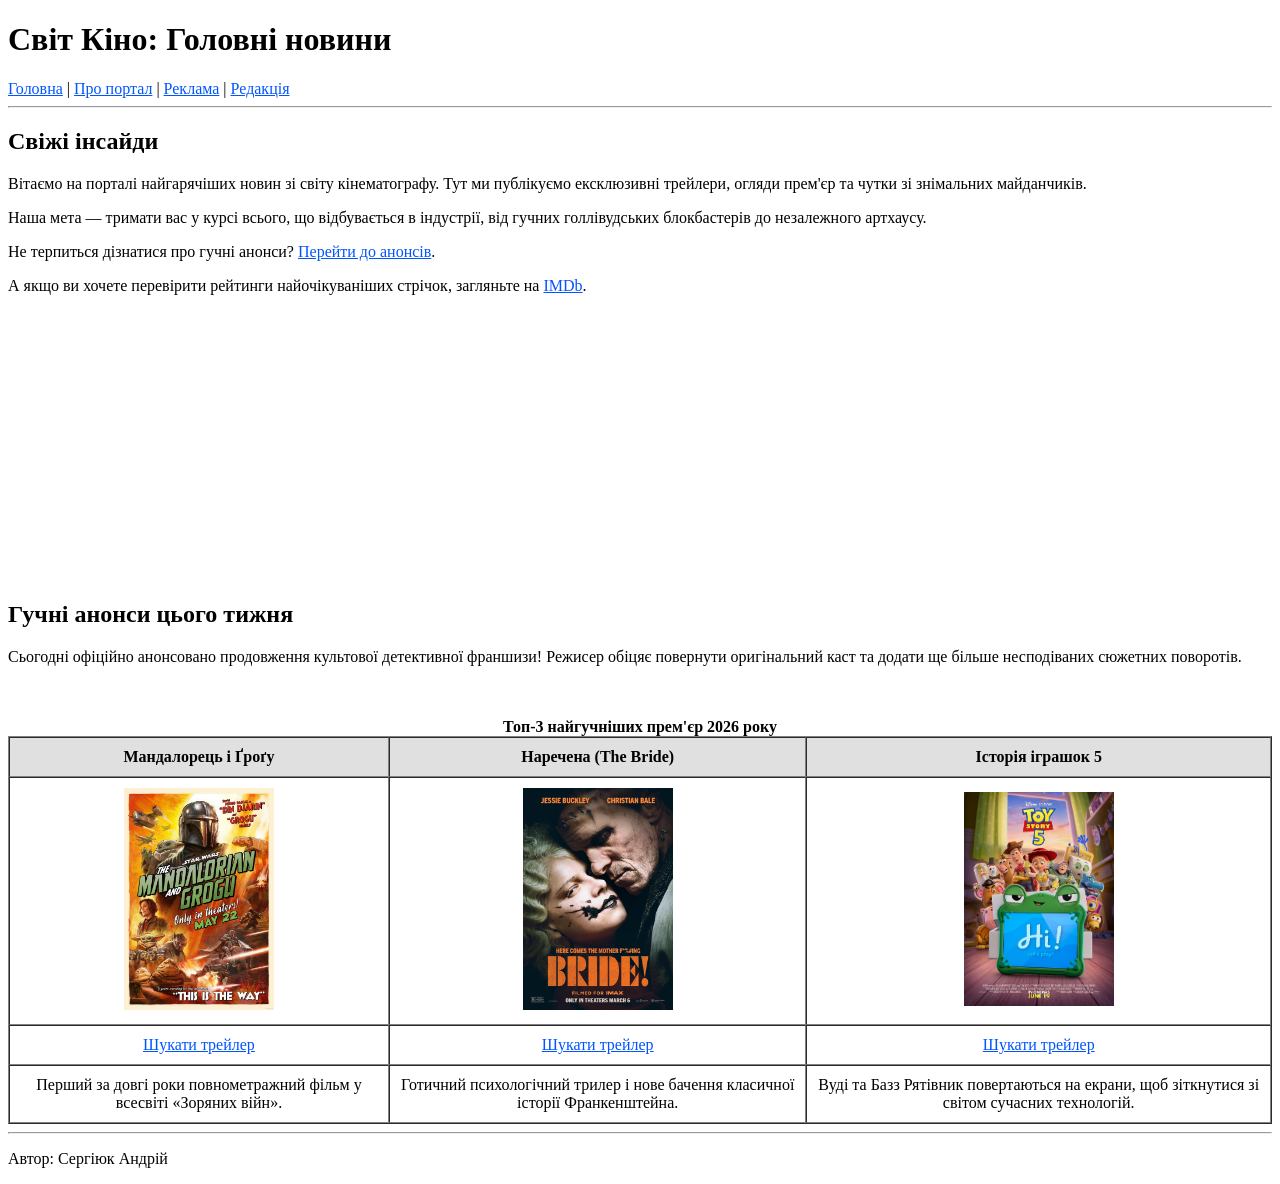
==== index.html @ 37525c82 "Initial commit: Cinema News Portal" ====
<!DOCTYPE html>
<html lang="uk">
<head>
  <meta charset="UTF-8">
  <meta name="author" content="Сергіюк Андрій">
  <meta name="viewport" content="width=device-width, initial-scale=1.0">
  <title>Новини кіно — Головна</title>
</head>
<body background="https://www.transparenttextures.com/patterns/cubes.png" bgcolor="#ffffff" link="#0055FF" vlink="#5500AA" alink="#FF0055">
  <header>
    <h1>Світ Кіно: Головні новини</h1>
    <nav>
      <a href="index.html">Головна</a> |
      <a href="about.html">Про портал</a> |
      <a href="services.html">Реклама</a> |
      <a href="contacts.html">Редакція</a>
    </nav>
    <hr>
  </header>

  <main>
    <h2>Свіжі інсайди</h2>
    <p>Вітаємо на порталі найгарячіших новин зі світу кінематографу. Тут ми публікуємо ексклюзивні трейлери, огляди прем'єр та чутки зі знімальних майданчиків.</p>
    <p>Наша мета — тримати вас у курсі всього, що відбувається в індустрії, від гучних голлівудських блокбастерів до незалежного артхаусу.</p>
    
    <p>Не терпиться дізнатися про гучні анонси? <a href="#announcements">Перейти до анонсів</a>.</p>

    <p>А якщо ви хочете перевірити рейтинги найочікуваніших стрічок, загляньте на <a href="https://www.imdb.com" target="_blank">IMDb</a>.</p>

    <br><br><br><br><br><br><br><br><br><br><br><br><br><br><br>

    <h2 id="announcements">Гучні анонси цього тижня</h2>
    <p>Сьогодні офіційно анонсовано продовження культової детективної франшизи! Режисер обіцяє повернути оригінальний каст та додати ще більше несподіваних сюжетних поворотів.</p>

    <br><br>

    <table border="1" cellspacing="0" cellpadding="10">
      <caption><b>Топ-3 найгучніших прем'єр 2026 року</b></caption>
      
      <tr bgcolor="#e0e0e0">
        <th>Мандалорець і Ґроґу</th>
        <th>Наречена (The Bride)</th>
        <th>Історія іграшок 5</th>
      </tr>
      
      <tr align="center">
        <td><img src="images/mandalorian.jpeg" width="150" alt="Постер Мандалорець"></td>
        <td><img src="images/bride.jpg" width="150" alt="Постер Наречена"></td>
        <td><img src="images/toystory.jpeg" width="150" alt="Постер Історія іграшок 5"></td>
      </tr>
      
      <tr align="center">
        <td><a href="https://www.youtube.com/results?search_query=The+Mandalorian+and+Grogu+trailer+2026" target="_blank">Шукати трейлер</a></td>
        <td><a href="https://www.youtube.com/results?search_query=The+Bride+Maggie+Gyllenhaal+trailer" target="_blank">Шукати трейлер</a></td>
        <td><a href="https://www.youtube.com/results?search_query=Toy+Story+5+trailer+2026" target="_blank">Шукати трейлер</a></td>
      </tr>
      
      <tr align="center">
        <td>Перший за довгі роки повнометражний фільм у всесвіті «Зоряних війн».</td>
        <td>Готичний психологічний трилер і нове бачення класичної історії Франкенштейна.</td>
        <td>Вуді та Базз Рятівник повертаються на екрани, щоб зіткнутися зі світом сучасних технологій.</td>
      </tr>
    </table>

  </main>

  <footer>
    <hr>
    <p>Автор: Сергіюк Андрій</p>
  </footer>
</body>
</html>
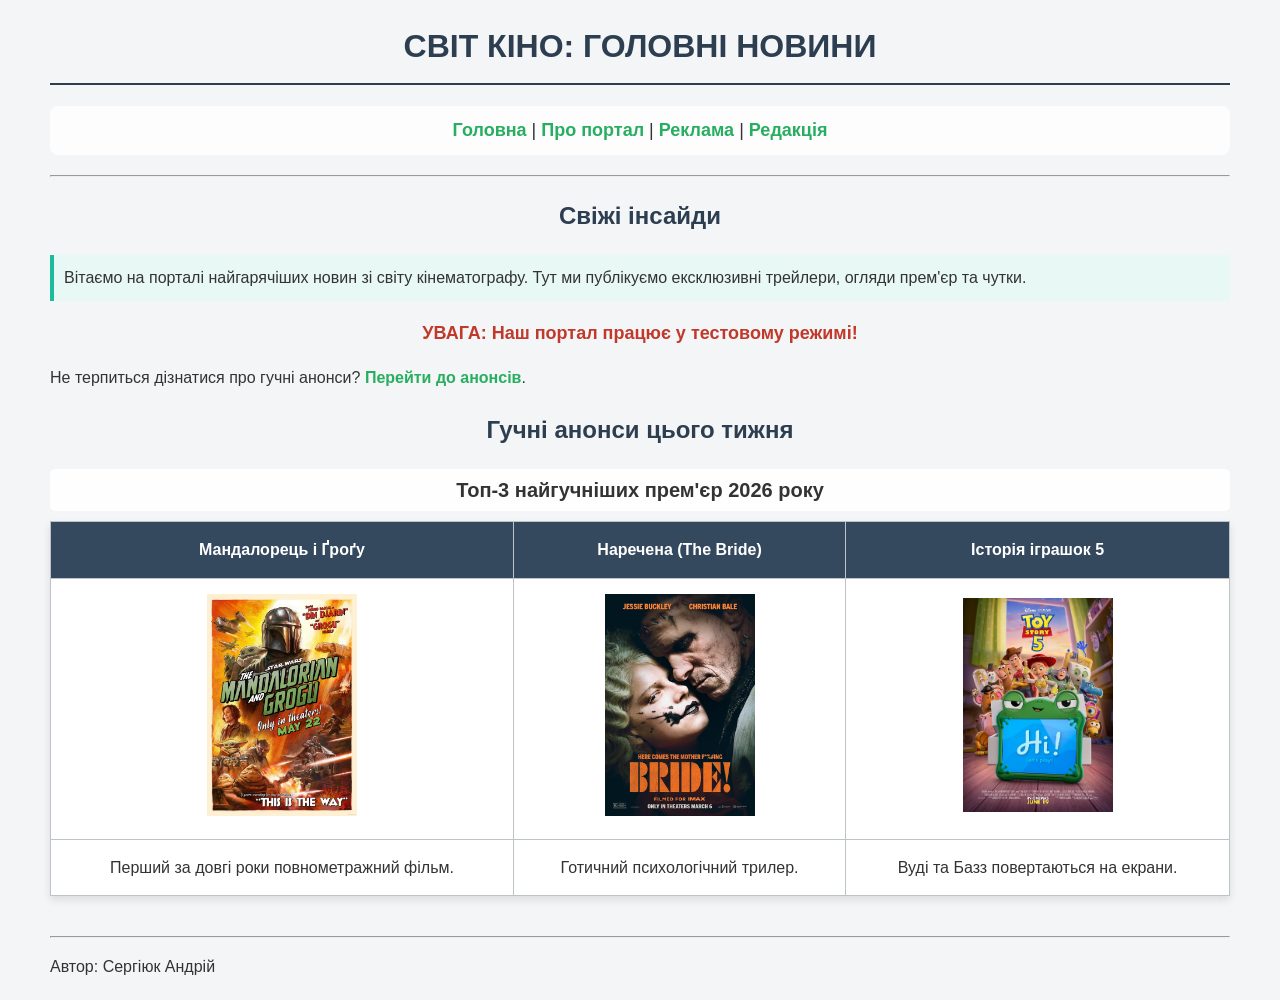
==== commit 21cc0188: "Lab 3: Added external CSS, styled tables and lists, removed outdated HTML attributes" ====
--- a/index.html
+++ b/index.html
@@ -2,13 +2,21 @@
 <html lang="uk">
 <head>
   <meta charset="UTF-8">
-  <meta name="author" content="Сергіюк Андрій">
   <meta name="viewport" content="width=device-width, initial-scale=1.0">
   <title>Новини кіно — Головна</title>
+  
+  <link rel="stylesheet" href="style.css">
+
+  <style>
+    a {
+      color: #27ae60; /* Робимо посилання зеленими замість синіх */
+    }
+  </style>
+
 </head>
-<body background="https://www.transparenttextures.com/patterns/cubes.png" bgcolor="#ffffff" link="#0055FF" vlink="#5500AA" alink="#FF0055">
+<body>
   <header>
-    <h1>Світ Кіно: Головні новини</h1>
+    <h1 id="main-title">Світ Кіно: Головні новини</h1>
     <nav>
       <a href="index.html">Головна</a> |
       <a href="about.html">Про портал</a> |
@@ -20,48 +28,35 @@
 
   <main>
     <h2>Свіжі інсайди</h2>
-    <p>Вітаємо на порталі найгарячіших новин зі світу кінематографу. Тут ми публікуємо ексклюзивні трейлери, огляди прем'єр та чутки зі знімальних майданчиків.</p>
-    <p>Наша мета — тримати вас у курсі всього, що відбувається в індустрії, від гучних голлівудських блокбастерів до незалежного артхаусу.</p>
+    
+    <p style="background-color: #e8f8f5; padding: 10px; border-left: 4px solid #1abc9c;">
+      Вітаємо на порталі найгарячіших новин зі світу кінематографу. Тут ми публікуємо ексклюзивні трейлери, огляди прем'єр та чутки.
+    </p>
+    
+    <p class="important-text">УВАГА: Наш портал працює у тестовому режимі!</p>
     
     <p>Не терпиться дізнатися про гучні анонси? <a href="#announcements">Перейти до анонсів</a>.</p>
 
-    <p>А якщо ви хочете перевірити рейтинги найочікуваніших стрічок, загляньте на <a href="https://www.imdb.com" target="_blank">IMDb</a>.</p>
+    <h2 id="announcements">Гучні анонси цього тижня</h2>
 
-    <br><br><br><br><br><br><br><br><br><br><br><br><br><br><br>
-
-    <h2 id="announcements">Гучні анонси цього тижня</h2>
-    <p>Сьогодні офіційно анонсовано продовження культової детективної франшизи! Режисер обіцяє повернути оригінальний каст та додати ще більше несподіваних сюжетних поворотів.</p>
-
-    <br><br>
-
-    <table border="1" cellspacing="0" cellpadding="10">
+    <table>
       <caption><b>Топ-3 найгучніших прем'єр 2026 року</b></caption>
-      
-      <tr bgcolor="#e0e0e0">
+      <tr>
         <th>Мандалорець і Ґроґу</th>
         <th>Наречена (The Bride)</th>
         <th>Історія іграшок 5</th>
       </tr>
-      
-      <tr align="center">
-        <td><img src="images/mandalorian.jpeg" width="150" alt="Постер Мандалорець"></td>
-        <td><img src="images/bride.jpg" width="150" alt="Постер Наречена"></td>
-        <td><img src="images/toystory.jpeg" width="150" alt="Постер Історія іграшок 5"></td>
+      <tr>
+        <td><img src="images/mandalorian.jpeg" width="150" alt="Постер"></td>
+        <td><img src="images/bride.jpg" width="150" alt="Постер"></td>
+        <td><img src="images/toystory.jpeg" width="150" alt="Постер"></td>
       </tr>
-      
-      <tr align="center">
-        <td><a href="https://www.youtube.com/results?search_query=The+Mandalorian+and+Grogu+trailer+2026" target="_blank">Шукати трейлер</a></td>
-        <td><a href="https://www.youtube.com/results?search_query=The+Bride+Maggie+Gyllenhaal+trailer" target="_blank">Шукати трейлер</a></td>
-        <td><a href="https://www.youtube.com/results?search_query=Toy+Story+5+trailer+2026" target="_blank">Шукати трейлер</a></td>
-      </tr>
-      
-      <tr align="center">
-        <td>Перший за довгі роки повнометражний фільм у всесвіті «Зоряних війн».</td>
-        <td>Готичний психологічний трилер і нове бачення класичної історії Франкенштейна.</td>
-        <td>Вуді та Базз Рятівник повертаються на екрани, щоб зіткнутися зі світом сучасних технологій.</td>
+      <tr>
+        <td>Перший за довгі роки повнометражний фільм.</td>
+        <td>Готичний психологічний трилер.</td>
+        <td>Вуді та Базз повертаються на екрани.</td>
       </tr>
     </table>
-
   </main>
 
   <footer>
--- a/style.css
+++ b/style.css
@@ -0,0 +1,115 @@
+/* Базові стилі для всієї сторінки (тіло документа) */
+body {
+    background-color: #f4f5f7; /* Запасний колір, якщо картинка не завантажиться */
+    background-image: url('https://www.transparenttextures.com/patterns/cubes.png'); /* НАША ТЕКСТУРА З ЛАБИ 2! */
+    font-family: Arial, Helvetica, sans-serif; /* Стиль шрифта */
+    font-size: 16px; /* Розмір шрифта */
+    color: #333333; /* Колір тексту */
+    line-height: 1.6; /* Міжрядковий інтервал */
+    margin: 20px 50px; /* Поля з боків */
+}
+
+/* Селектори тегів для заголовків */
+h1, h2, h3 {
+    color: #2c3e50;
+    text-align: center; /* Вирівнювання по центру */
+}
+
+/* Унікальний ідентифікатор (id) для головного заголовка */
+#main-title {
+    font-size: 32px;
+    text-transform: uppercase;
+    border-bottom: 2px solid #2c3e50;
+    padding-bottom: 10px;
+}
+
+/* Стилі для навігації (меню) */
+nav {
+    text-align: center;
+    font-size: 18px;
+    margin-bottom: 20px;
+    background-color: rgba(255, 255, 255, 0.8); /* Напівпрозорий білий фон для меню, щоб текст краще читався на текстурі */
+    padding: 10px;
+    border-radius: 8px;
+}
+
+/* Зовнішні стилі для посилань */
+a {
+    color: #2980b9;
+    text-decoration: none;
+    font-weight: bold;
+}
+
+a:hover {
+    color: #e74c3c;
+    text-decoration: underline;
+}
+
+/* Клас із застосуванням !important */
+.important-text {
+    color: #c0392b !important;
+    font-weight: bold !important;
+    font-size: 18px !important;
+    text-align: center;
+}
+
+/* =========================================
+   Стилі для списків
+   ========================================= */
+ul {
+    list-style-type: square; /* Квадратні маркери */
+    padding-left: 40px; /* Відступ зліва */
+    color: #2c3e50;
+}
+
+ol {
+    padding-left: 40px;
+    font-style: italic; /* Курсив для нумерованого списку */
+}
+
+dl {
+    background-color: #ffffff;
+    border: 1px dashed #bdc3c7; /* Пунктирна межа */
+    padding: 20px;
+    margin: 20px 0;
+}
+
+dt {
+    color: #2980b9;
+    font-size: 18px;
+}
+
+dd {
+    margin-bottom: 10px;
+}
+
+/* =========================================
+   Стилі для таблиць
+   ========================================= */
+table {
+    width: 100%;
+    border-collapse: collapse; /* Прибираємо подвійні рамки */
+    margin-top: 20px;
+    margin-bottom: 40px;
+    background-color: #ffffff; /* Фон таблиці */
+    box-shadow: 0 4px 8px rgba(0,0,0,0.1); /* Легка тінь */
+}
+
+th, td {
+    border: 1px solid #bdc3c7; /* Сіра межа комірок */
+    padding: 15px; /* Внутрішнє заповнення */
+    text-align: center; /* Вирівнювання тексту */
+}
+
+th {
+    background-color: #34495e; /* Темний фон шапки */
+    color: #ffffff; /* Білий текст у шапці */
+}
+
+caption {
+    font-size: 20px;
+    margin-bottom: 10px;
+    background-color: rgba(255, 255, 255, 0.9); /* Підкладка під текст заголовка таблиці */
+    padding: 5px;
+    border-radius: 5px;
+}
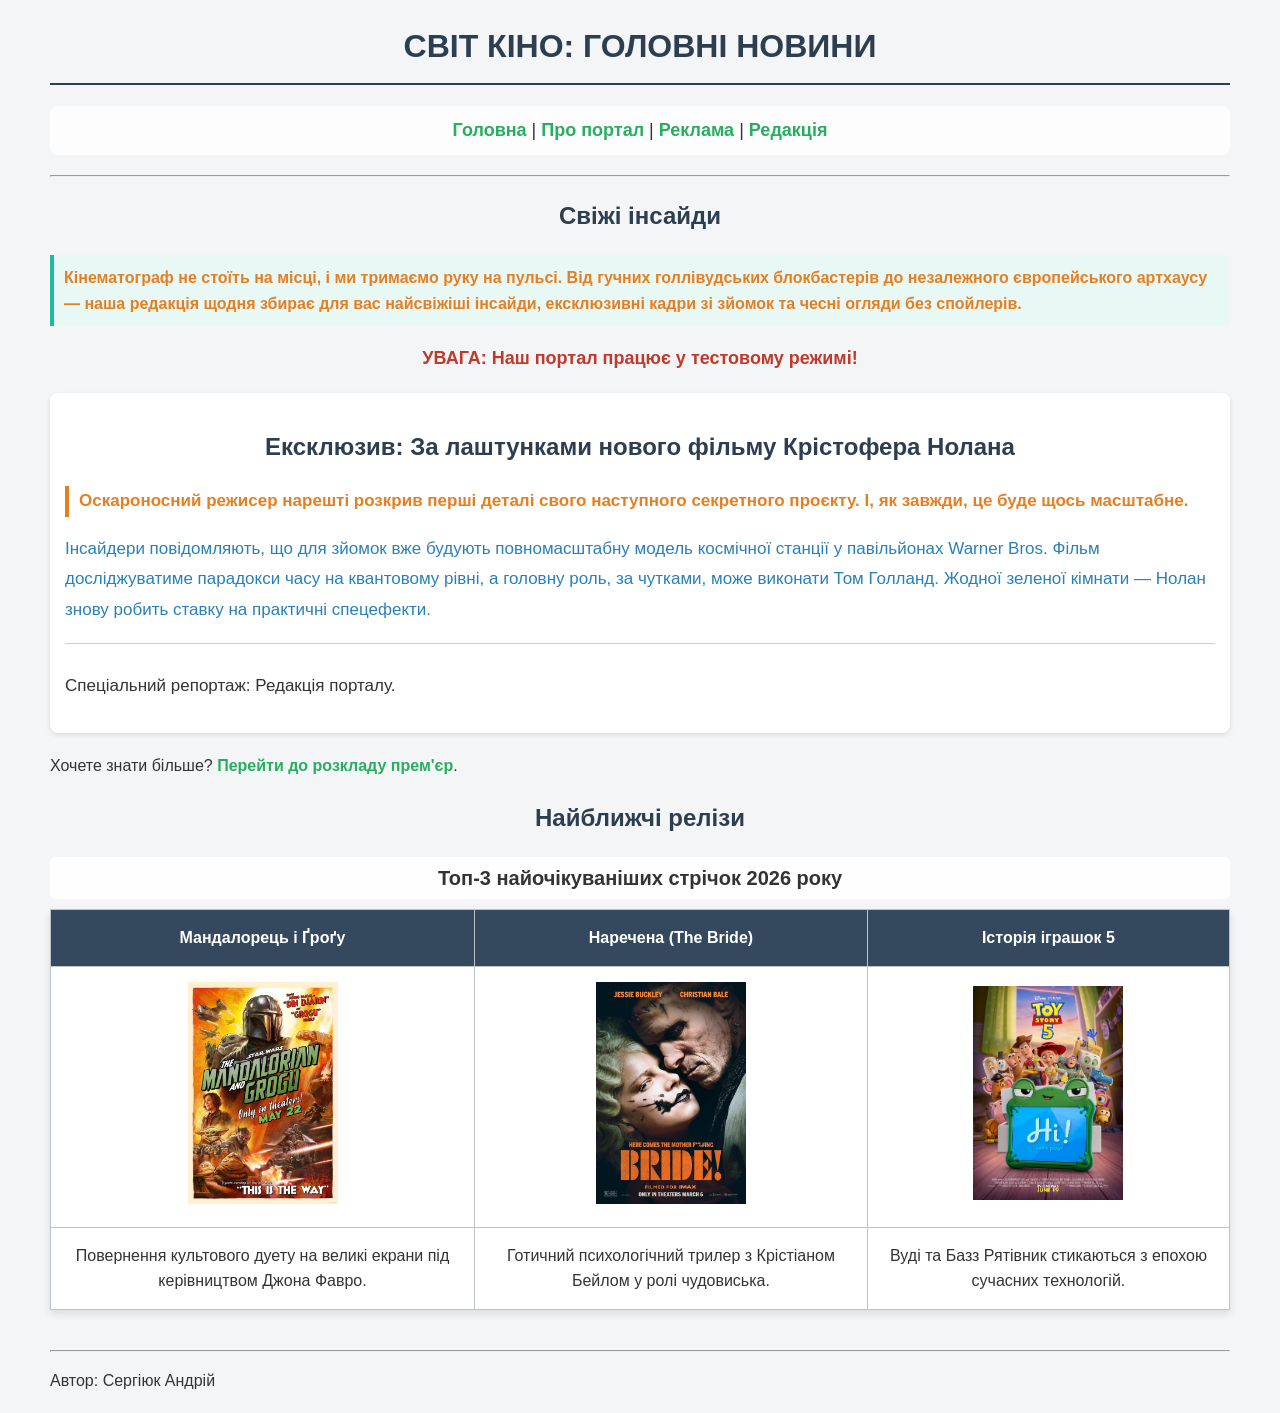
==== commit 8520614d: "Lab 4: Added context, child, and adjacent selectors to index.html" ====
--- a/index.html
+++ b/index.html
@@ -4,15 +4,10 @@
   <meta charset="UTF-8">
   <meta name="viewport" content="width=device-width, initial-scale=1.0">
   <title>Новини кіно — Головна</title>
-  
   <link rel="stylesheet" href="style.css">
-
   <style>
-    a {
-      color: #27ae60; /* Робимо посилання зеленими замість синіх */
-    }
+    a { color: #27ae60; }
   </style>
-
 </head>
 <body>
   <header>
@@ -30,31 +25,43 @@
     <h2>Свіжі інсайди</h2>
     
     <p style="background-color: #e8f8f5; padding: 10px; border-left: 4px solid #1abc9c;">
-      Вітаємо на порталі найгарячіших новин зі світу кінематографу. Тут ми публікуємо ексклюзивні трейлери, огляди прем'єр та чутки.
+      Кінематограф не стоїть на місці, і ми тримаємо руку на пульсі. Від гучних голлівудських блокбастерів до незалежного європейського артхаусу — наша редакція щодня збирає для вас найсвіжіші інсайди, ексклюзивні кадри зі зйомок та чесні огляди без спойлерів.
     </p>
     
     <p class="important-text">УВАГА: Наш портал працює у тестовому режимі!</p>
+
+    <article class="news-article" style="background: white; padding: 15px; border-radius: 8px; box-shadow: 0 2px 5px rgba(0,0,0,0.1); margin: 20px 0;">
+      <h2>Ексклюзив: За лаштунками нового фільму Крістофера Нолана</h2>
+      
+      <p>Оскароносний режисер нарешті розкрив перші деталі свого наступного секретного проєкту. І, як завжди, це буде щось масштабне.</p>
+      
+      <p>Інсайдери повідомляють, що для зйомок вже будують повномасштабну модель космічної станції у павільйонах Warner Bros. Фільм досліджуватиме парадокси часу на квантовому рівні, а головну роль, за чутками, може виконати Том Голланд. Жодної зеленої кімнати — Нолан знову робить ставку на практичні спецефекти.</p>
+      
+      <div class="author-box" style="margin-top: 15px; border-top: 1px solid #ccc; padding-top: 10px;">
+        <p>Спеціальний репортаж: Редакція порталу.</p>
+      </div>
+    </article>
     
-    <p>Не терпиться дізнатися про гучні анонси? <a href="#announcements">Перейти до анонсів</a>.</p>
+    <p>Хочете знати більше? <a href="#announcements">Перейти до розкладу прем'єр</a>.</p>
 
-    <h2 id="announcements">Гучні анонси цього тижня</h2>
+    <h2 id="announcements">Найближчі релізи</h2>
 
     <table>
-      <caption><b>Топ-3 найгучніших прем'єр 2026 року</b></caption>
+      <caption><b>Топ-3 найочікуваніших стрічок 2026 року</b></caption>
       <tr>
         <th>Мандалорець і Ґроґу</th>
         <th>Наречена (The Bride)</th>
         <th>Історія іграшок 5</th>
       </tr>
       <tr>
-        <td><img src="images/mandalorian.jpeg" width="150" alt="Постер"></td>
-        <td><img src="images/bride.jpg" width="150" alt="Постер"></td>
-        <td><img src="images/toystory.jpeg" width="150" alt="Постер"></td>
+        <td><img src="images/mandalorian.jpeg" width="150" alt="Постер Мандалорець"></td>
+        <td><img src="images/bride.jpg" width="150" alt="Постер Наречена"></td>
+        <td><img src="images/toystory.jpeg" width="150" alt="Постер Історія іграшок"></td>
       </tr>
       <tr>
-        <td>Перший за довгі роки повнометражний фільм.</td>
-        <td>Готичний психологічний трилер.</td>
-        <td>Вуді та Базз повертаються на екрани.</td>
+        <td>Повернення культового дуету на великі екрани під керівництвом Джона Фавро.</td>
+        <td>Готичний психологічний трилер з Крістіаном Бейлом у ролі чудовиська.</td>
+        <td>Вуді та Базз Рятівник стикаються з епохою сучасних технологій.</td>
       </tr>
     </table>
   </main>
--- a/style.css
+++ b/style.css
@@ -87,6 +87,122 @@
    Стилі для таблиць
    ========================================= */
 table {
+    width: 100%; 
+    border-collapse: collapse; /* Прибираємо подвійні рамки */
+    margin-top: 20px;
+    margin-bottom: 40px;
+    background-color: #ffffff; /* Фон таблиці */
+    box-shadow: 0 4px 8px rgba(0,0,0,0.1); /* Легка тінь */
+}
+
+th, td {
+    border: 1px solid #bdc3c7; /* Сіра межа комірок */
+    padding: 15px; /* Внутрішнє заповнення */
+    text-align: center; /* Вирівнювання тексту */
+}
+
+th {
+    background-color: #34495e; /* Темний фон шапки */
+    color: #ffffff; /* Білий текст у шапці */
+}
+
+caption {
+    font-size: 20px;
+    margin-bottom: 10px;
+    background-color: rgba(255, 255, 255, 0.9); /* Підкладка під текст заголовка таблиці */
+    padding: 5px;
+    border-radius: 5px;
+}
+
+/* Базові стилі для всієї сторінки (тіло документа) */
+body {
+    background-color: #f4f5f7; /* Запасний колір, якщо картинка не завантажиться */
+    background-image: url('https://www.transparenttextures.com/patterns/cubes.png'); /* НАША ТЕКСТУРА З ЛАБИ 2! */
+    font-family: Arial, Helvetica, sans-serif; /* Стиль шрифта */
+    font-size: 16px; /* Розмір шрифта */
+    color: #333333; /* Колір тексту */
+    line-height: 1.6; /* Міжрядковий інтервал */
+    margin: 20px 50px; /* Поля з боків */
+}
+
+/* Селектори тегів для заголовків */
+h1, h2, h3 {
+    color: #2c3e50;
+    text-align: center; /* Вирівнювання по центру */
+}
+
+/* Унікальний ідентифікатор (id) для головного заголовка */
+#main-title {
+    font-size: 32px;
+    text-transform: uppercase;
+    border-bottom: 2px solid #2c3e50;
+    padding-bottom: 10px;
+}
+
+/* Стилі для навігації (меню) */
+nav {
+    text-align: center;
+    font-size: 18px;
+    margin-bottom: 20px;
+    background-color: rgba(255, 255, 255, 0.8); /* Напівпрозорий білий фон для меню, щоб текст краще читався на текстурі */
+    padding: 10px;
+    border-radius: 8px;
+}
+
+/* Зовнішні стилі для посилань */
+a {
+    color: #2980b9;
+    text-decoration: none;
+    font-weight: bold;
+}
+
+a:hover {
+    color: #e74c3c;
+    text-decoration: underline;
+}
+
+/* Клас із застосуванням !important */
+.important-text {
+    color: #c0392b !important;
+    font-weight: bold !important;
+    font-size: 18px !important;
+    text-align: center;
+}
+
+/* =========================================
+   Стилі для списків
+   ========================================= */
+ul {
+    list-style-type: square; /* Квадратні маркери */
+    padding-left: 40px; /* Відступ зліва */
+    color: #2c3e50;
+}
+
+ol {
+    padding-left: 40px;
+    font-style: italic; /* Курсив для нумерованого списку */
+}
+
+dl {
+    background-color: #ffffff;
+    border: 1px dashed #bdc3c7; /* Пунктирна межа */
+    padding: 20px;
+    margin: 20px 0;
+}
+
+dt {
+    color: #2980b9;
+    font-size: 18px;
+}
+
+dd {
+    margin-bottom: 10px;
+}
+
+/* =========================================
+   Стилі для таблиць
+   ========================================= */
+table {
     width: 100%;
     border-collapse: collapse; /* Прибираємо подвійні рамки */
     margin-top: 20px;
@@ -112,4 +228,34 @@
     background-color: rgba(255, 255, 255, 0.9); /* Підкладка під текст заголовка таблиці */
     padding: 5px;
     border-radius: 5px;
+}
+
+
+/* =========================================
+   ЛАБОРАТОРНА 4: Складні селектори
+   ========================================= */
+
+/* 1. Контекстний селектор (пробіл) 
+   Шукає всі <p> будь-де всередині .news-article. 
+   Робить абсолютно всі абзаци в новині трохи більшими. */
+.news-article p {
+    font-size: 17px;
+    line-height: 1.8;
+}
+
+/* 2. Дочірній селектор ( > ) 
+   Шукає <p>, які є ПРЯМИМИ дітьми .news-article (текст про автора не зачепить, бо він у div).
+   Робить основний текст синім. */
+.news-article > p {
+    color: #2980b9;
+}
+
+/* 3. Сусідній селектор ( + ) 
+   Шукає <p>, який стоїть ОДРАЗУ після <h2>.
+   Робить перший вступний абзац помаранчевим і жирним. */
+h2 + p {
+    font-weight: bold;
+    color: #e67e22 !important; /* !important додано, щоб перебити синій колір від дочірнього селектора вище */
+    border-left: 4px solid #e67e22;
+    padding-left: 10px;
 }
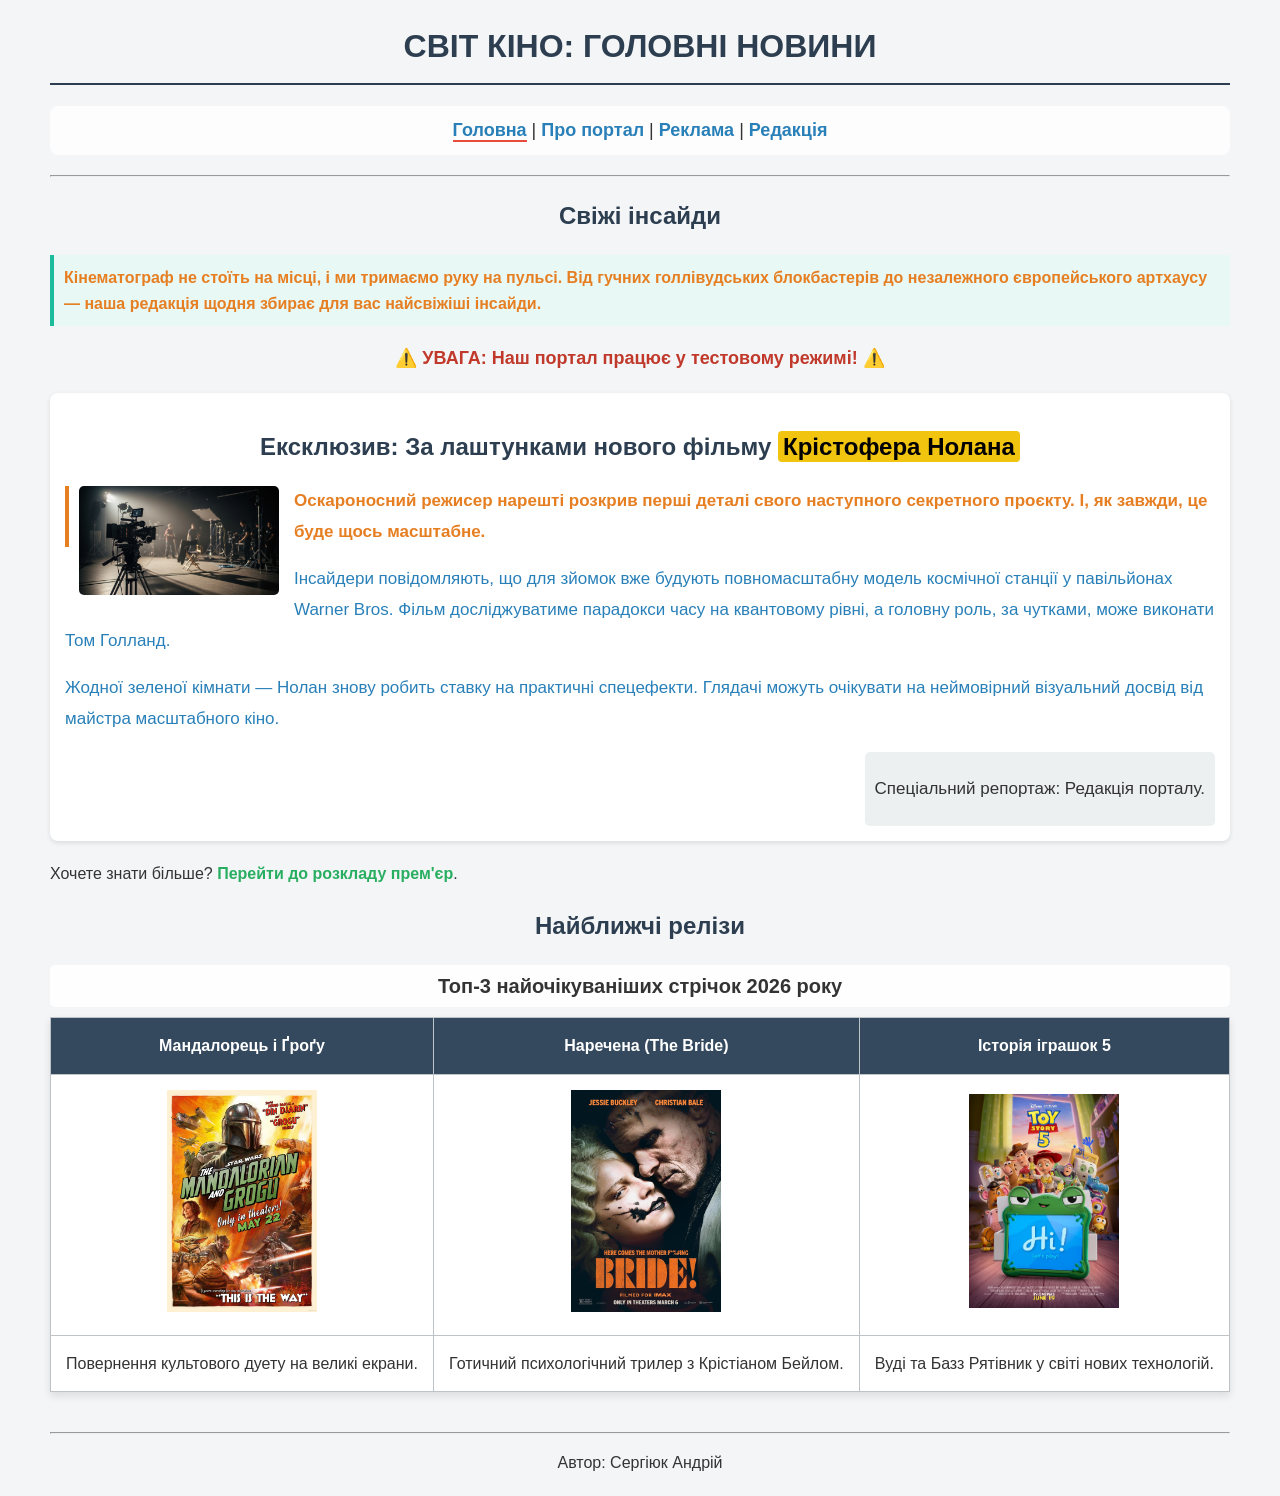
==== commit ce87f898: "Completed Lab 5: added position, float, and pseudo-classes" ====
--- a/index.html
+++ b/index.html
@@ -25,19 +25,22 @@
     <h2>Свіжі інсайди</h2>
     
     <p style="background-color: #e8f8f5; padding: 10px; border-left: 4px solid #1abc9c;">
-      Кінематограф не стоїть на місці, і ми тримаємо руку на пульсі. Від гучних голлівудських блокбастерів до незалежного європейського артхаусу — наша редакція щодня збирає для вас найсвіжіші інсайди, ексклюзивні кадри зі зйомок та чесні огляди без спойлерів.
+      Кінематограф не стоїть на місці, і ми тримаємо руку на пульсі. Від гучних голлівудських блокбастерів до незалежного європейського артхаусу — наша редакція щодня збирає для вас найсвіжіші інсайди.
     </p>
     
     <p class="important-text">УВАГА: Наш портал працює у тестовому режимі!</p>
 
-    <article class="news-article" style="background: white; padding: 15px; border-radius: 8px; box-shadow: 0 2px 5px rgba(0,0,0,0.1); margin: 20px 0;">
-      <h2>Ексклюзив: За лаштунками нового фільму Крістофера Нолана</h2>
+    <article class="news-article clearfix" style="background: white; padding: 15px; border-radius: 8px; box-shadow: 0 2px 5px rgba(0,0,0,0.1); margin: 20px 0;">
       
-      <p>Оскароносний режисер нарешті розкрив перші деталі свого наступного секретного проєкту. І, як завжди, це буде щось масштабне.</p>
+      <h2>Ексклюзив: За лаштунками нового фільму <span class="highlight">Крістофера Нолана</span></h2>
       
-      <p>Інсайдери повідомляють, що для зйомок вже будують повномасштабну модель космічної станції у павільйонах Warner Bros. Фільм досліджуватиме парадокси часу на квантовому рівні, а головну роль, за чутками, може виконати Том Голланд. Жодної зеленої кімнати — Нолан знову робить ставку на практичні спецефекти.</p>
+      <p><img src="images/studio.jpeg" width="200" alt="Студія" class="float-image">Оскароносний режисер нарешті розкрив перші деталі свого наступного секретного проєкту. І, як завжди, це буде щось масштабне.</p>
       
-      <div class="author-box" style="margin-top: 15px; border-top: 1px solid #ccc; padding-top: 10px;">
+      <p>Інсайдери повідомляють, що для зйомок вже будують повномасштабну модель космічної станції у павільйонах Warner Bros. Фільм досліджуватиме парадокси часу на квантовому рівні, а головну роль, за чутками, може виконати Том Голланд.</p>
+      
+      <p>Жодної зеленої кімнати — Нолан знову робить ставку на практичні спецефекти. Глядачі можуть очікувати на неймовірний візуальний досвід від майстра масштабного кіно.</p>
+      
+      <div class="author-box">
         <p>Спеціальний репортаж: Редакція порталу.</p>
       </div>
     </article>
@@ -59,16 +62,16 @@
         <td><img src="images/toystory.jpeg" width="150" alt="Постер Історія іграшок"></td>
       </tr>
       <tr>
-        <td>Повернення культового дуету на великі екрани під керівництвом Джона Фавро.</td>
-        <td>Готичний психологічний трилер з Крістіаном Бейлом у ролі чудовиська.</td>
-        <td>Вуді та Базз Рятівник стикаються з епохою сучасних технологій.</td>
+        <td>Повернення культового дуету на великі екрани.</td>
+        <td>Готичний психологічний трилер з Крістіаном Бейлом.</td>
+        <td>Вуді та Базз Рятівник у світі нових технологій.</td>
       </tr>
     </table>
   </main>
 
   <footer>
     <hr>
-    <p>Автор: Сергіюк Андрій</p>
+    <p style="text-align: center;">Автор: Сергіюк Андрій</p>
   </footer>
 </body>
 </html>
--- a/style.css
+++ b/style.css
@@ -1,12 +1,12 @@
 /* Базові стилі для всієї сторінки (тіло документа) */
 body {
-    background-color: #f4f5f7; /* Запасний колір, якщо картинка не завантажиться */
-    background-image: url('https://www.transparenttextures.com/patterns/cubes.png'); /* НАША ТЕКСТУРА З ЛАБИ 2! */
+    background-color: #f4f5f7;
+    background-image: url('https://www.transparenttextures.com/patterns/cubes.png');
     font-family: Arial, Helvetica, sans-serif; /* Стиль шрифта */
-    font-size: 16px; /* Розмір шрифта */
-    color: #333333; /* Колір тексту */
+    font-size: 16px;
+    color: #333333; 
     line-height: 1.6; /* Міжрядковий інтервал */
-    margin: 20px 50px; /* Поля з боків */
+    margin: 20px 50px;
 }
 
 /* Селектори тегів для заголовків */
@@ -53,9 +53,9 @@
     text-align: center;
 }
 
-/* =========================================
+/*
    Стилі для списків
-   ========================================= */
+*/
 ul {
     list-style-type: square; /* Квадратні маркери */
     padding-left: 40px; /* Відступ зліва */
@@ -83,9 +83,9 @@
     margin-bottom: 10px;
 }
 
-/* =========================================
+/*
    Стилі для таблиць
-   ========================================= */
+*/
 table {
     width: 100%; 
     border-collapse: collapse; /* Прибираємо подвійні рамки */
@@ -114,148 +114,94 @@
     border-radius: 5px;
 }
 
-/* Базові стилі для всієї сторінки (тіло документа) */
-body {
-    background-color: #f4f5f7; /* Запасний колір, якщо картинка не завантажиться */
-    background-image: url('https://www.transparenttextures.com/patterns/cubes.png'); /* НАША ТЕКСТУРА З ЛАБИ 2! */
-    font-family: Arial, Helvetica, sans-serif; /* Стиль шрифта */
-    font-size: 16px; /* Розмір шрифта */
-    color: #333333; /* Колір тексту */
-    line-height: 1.6; /* Міжрядковий інтервал */
-    margin: 20px 50px; /* Поля з боків */
-}
-
-/* Селектори тегів для заголовків */
-h1, h2, h3 {
-    color: #2c3e50;
-    text-align: center; /* Вирівнювання по центру */
-}
-
-/* Унікальний ідентифікатор (id) для головного заголовка */
-#main-title {
-    font-size: 32px;
-    text-transform: uppercase;
-    border-bottom: 2px solid #2c3e50;
-    padding-bottom: 10px;
-}
-
-/* Стилі для навігації (меню) */
-nav {
-    text-align: center;
-    font-size: 18px;
-    margin-bottom: 20px;
-    background-color: rgba(255, 255, 255, 0.8); /* Напівпрозорий білий фон для меню, щоб текст краще читався на текстурі */
-    padding: 10px;
-    border-radius: 8px;
-}
-
-/* Зовнішні стилі для посилань */
-a {
-    color: #2980b9;
-    text-decoration: none;
-    font-weight: bold;
-}
-
-a:hover {
-    color: #e74c3c;
-    text-decoration: underline;
-}
-
-/* Клас із застосуванням !important */
-.important-text {
-    color: #c0392b !important;
-    font-weight: bold !important;
-    font-size: 18px !important;
-    text-align: center;
-}
-
-/* =========================================
-   Стилі для списків
-   ========================================= */
-ul {
-    list-style-type: square; /* Квадратні маркери */
-    padding-left: 40px; /* Відступ зліва */
-    color: #2c3e50;
-}
-
-ol {
-    padding-left: 40px;
-    font-style: italic; /* Курсив для нумерованого списку */
-}
-
-dl {
-    background-color: #ffffff;
-    border: 1px dashed #bdc3c7; /* Пунктирна межа */
-    padding: 20px;
-    margin: 20px 0;
-}
-
-dt {
-    color: #2980b9;
-    font-size: 18px;
-}
-
-dd {
-    margin-bottom: 10px;
-}
-
-/* =========================================
-   Стилі для таблиць
-   ========================================= */
-table {
-    width: 100%;
-    border-collapse: collapse; /* Прибираємо подвійні рамки */
-    margin-top: 20px;
-    margin-bottom: 40px;
-    background-color: #ffffff; /* Фон таблиці */
-    box-shadow: 0 4px 8px rgba(0,0,0,0.1); /* Легка тінь */
-}
-
-th, td {
-    border: 1px solid #bdc3c7; /* Сіра межа комірок */
-    padding: 15px; /* Внутрішнє заповнення */
-    text-align: center; /* Вирівнювання тексту */
-}
-
-th {
-    background-color: #34495e; /* Темний фон шапки */
-    color: #ffffff; /* Білий текст у шапці */
-}
-
-caption {
-    font-size: 20px;
-    margin-bottom: 10px;
-    background-color: rgba(255, 255, 255, 0.9); /* Підкладка під текст заголовка таблиці */
-    padding: 5px;
-    border-radius: 5px;
-}
-
-
-/* =========================================
+
+/*
    ЛАБОРАТОРНА 4: Складні селектори
-   ========================================= */
-
-/* 1. Контекстний селектор (пробіл) 
-   Шукає всі <p> будь-де всередині .news-article. 
-   Робить абсолютно всі абзаци в новині трохи більшими. */
+*/
+
+/* 1. Контекстний селектор
+*/
 .news-article p {
     font-size: 17px;
     line-height: 1.8;
 }
 
-/* 2. Дочірній селектор ( > ) 
-   Шукає <p>, які є ПРЯМИМИ дітьми .news-article (текст про автора не зачепить, бо він у div).
-   Робить основний текст синім. */
+/* 2. Дочірній селектор
+*/
 .news-article > p {
     color: #2980b9;
 }
 
-/* 3. Сусідній селектор ( + ) 
-   Шукає <p>, який стоїть ОДРАЗУ після <h2>.
-   Робить перший вступний абзац помаранчевим і жирним. */
+/* 3. Сусідній селектор
+*/
 h2 + p {
     font-weight: bold;
-    color: #e67e22 !important; /* !important додано, щоб перебити синій колір від дочірнього селектора вище */
+    color: #e67e22 !important;
     border-left: 4px solid #e67e22;
     padding-left: 10px;
+}
+
+/* =========================================
+   ЛАБОРАТОРНА 5: Блоки, позиції, псевдокласи
+   ========================================= */
+
+/* 1. Рядкові елементи (span) */
+span.highlight {
+    background-color: #f1c40f;
+    padding: 2px 5px;
+    border-radius: 4px;
+    color: #000;
+}
+
+/* 2. Плаваючі елементи (float) */
+.float-image {
+    float: left; /* Картинка "плаває" зліва, текст її обтікає справа */
+    margin-right: 15px;
+    margin-bottom: 10px;
+    border-radius: 5px;
+}
+
+/* Очищення float (щоб наступні елементи не "напливали") */
+.clearfix::after {
+    content: "";
+    clear: both;
+    display: table;
+}
+
+/* 3. Позиціонування (position) */
+.news-article {
+    position: relative; /* Робимо статтю "системою координат" для дітей */
+    padding-bottom: 90px !important; /* ФІКС: Збільшили відступ з 60px до 90px */
+}
+
+.author-box {
+    position: absolute; /* Абсолютне позиціонування відносно статті */
+    bottom: 15px;
+    right: 15px;
+    background-color: #ecf0f1;
+    padding: 5px 10px;
+    border-radius: 5px;
+    /* Скидаємо старі відступи, які були прописані в HTML */
+    margin-top: 0 !important; 
+    border-top: none !important;
+}
+
+/* 4. Псевдокласи для посилань */
+nav a:link { color: #2980b9; }      /* Ще не відвідуване */
+nav a:visited { color: #8e44ad; }   /* Вже відвідували (фіолетовий) */
+nav a:hover { color: #e74c3c; text-decoration: underline; } /* Навели мишкою */
+nav a:active { color: #2ecc71; }    /* В момент кліку (зелений) */
+
+/* 5. Псевдоклас :first-child */
+nav a:first-child {
+    border-bottom: 2px solid #e74c3c; /* Підкреслить тільки перше посилання ("Головна") в меню */
+}
+
+/* 6. Псевдоелементи :before та :after */
+.important-text::before {
+    content: "⚠️ "; /* Додає значок ПЕРЕД текстом */
+}
+
+.important-text::after {
+    content: " ⚠️"; /* Додає значок ПІСЛЯ тексту */
 }
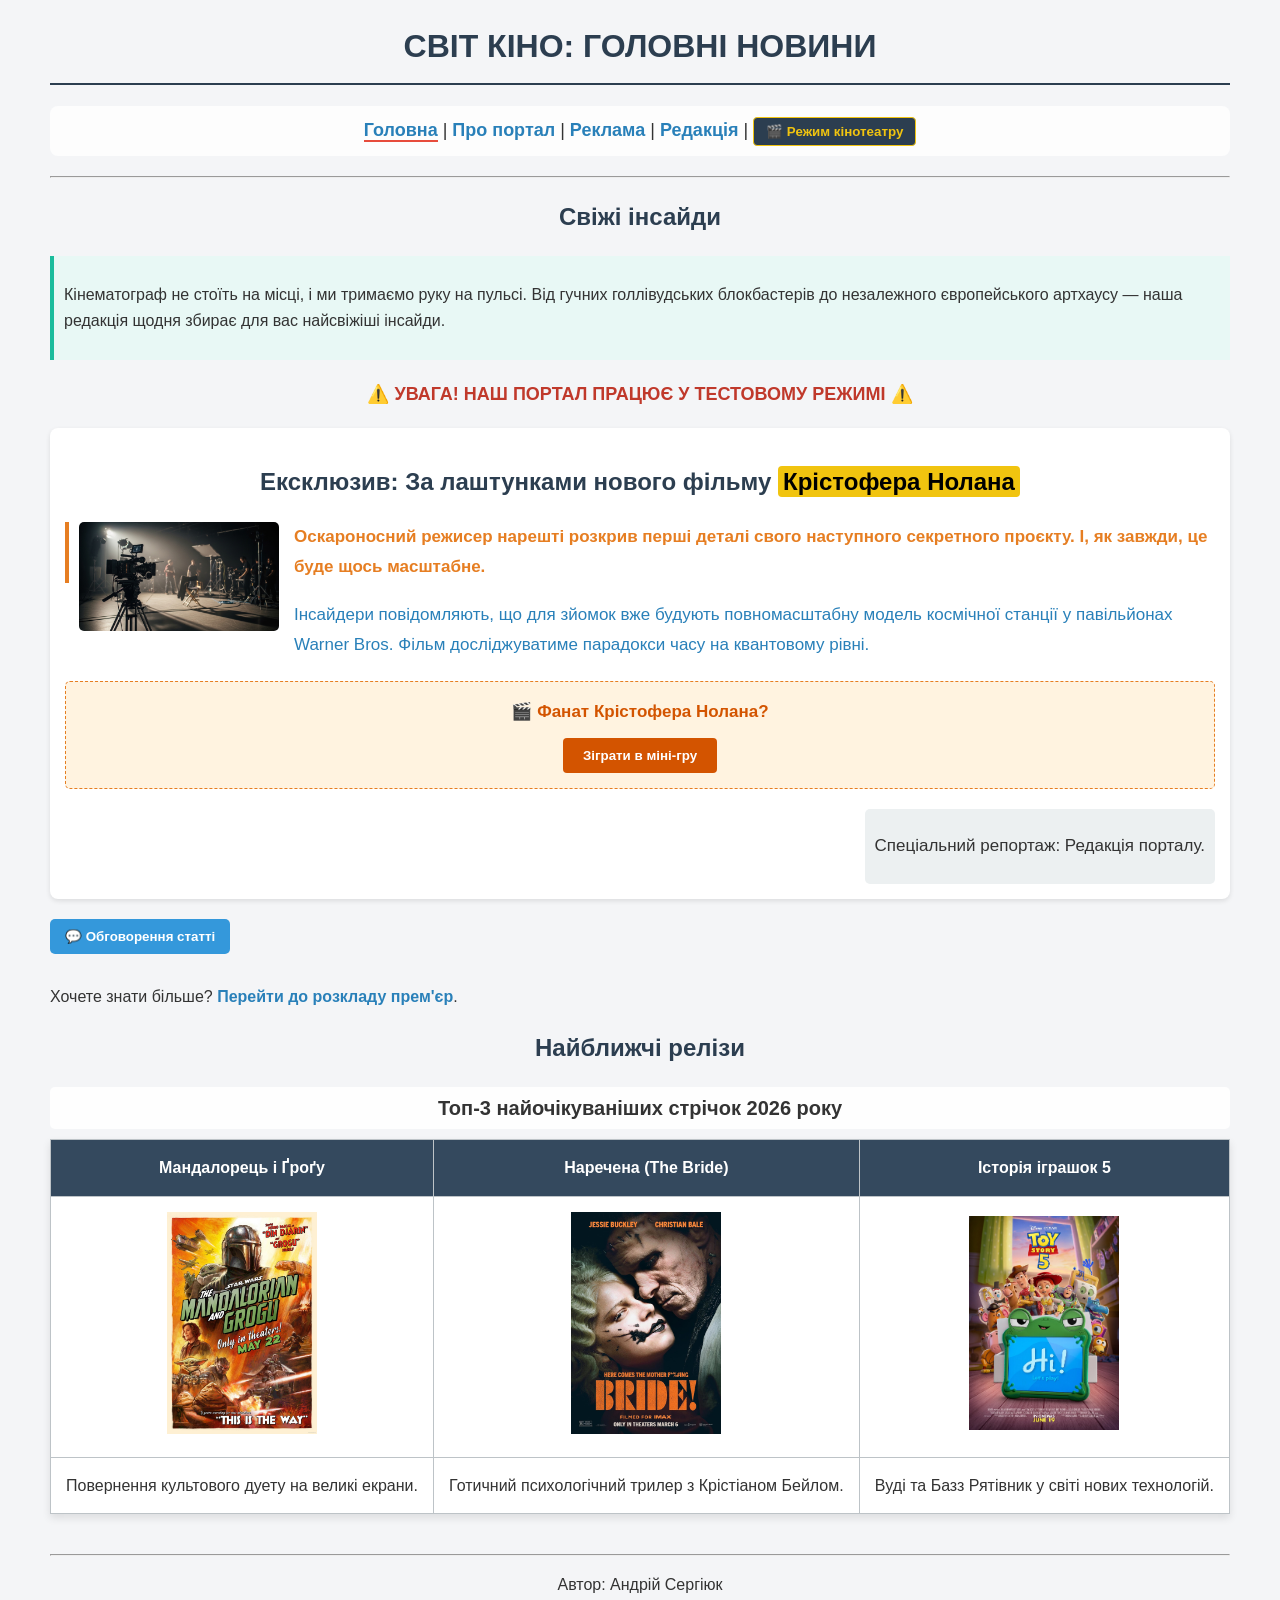
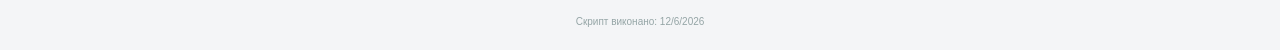
==== commit 113e4272: "Lab 6" ====
--- a/index.html
+++ b/index.html
@@ -5,9 +5,7 @@
   <meta name="viewport" content="width=device-width, initial-scale=1.0">
   <title>Новини кіно — Головна</title>
   <link rel="stylesheet" href="style.css">
-  <style>
-    a { color: #27ae60; }
-  </style>
+  <script src="script.js"></script>
 </head>
 <body>
   <header>
@@ -16,7 +14,8 @@
       <a href="index.html">Головна</a> |
       <a href="about.html">Про портал</a> |
       <a href="services.html">Реклама</a> |
-      <a href="contacts.html">Редакція</a>
+      <a href="contacts.html">Редакція</a> |
+      <button onclick="activateCinemaMode()" class="cinema-toggle-btn">🎬 Режим кінотеатру</button>
     </nav>
     <hr>
   </header>
@@ -24,32 +23,56 @@
   <main>
     <h2>Свіжі інсайди</h2>
     
-    <p style="background-color: #e8f8f5; padding: 10px; border-left: 4px solid #1abc9c;">
-      Кінематограф не стоїть на місці, і ми тримаємо руку на пульсі. Від гучних голлівудських блокбастерів до незалежного європейського артхаусу — наша редакція щодня збирає для вас найсвіжіші інсайди.
-    </p>
-    
-    <p class="important-text">УВАГА: Наш портал працює у тестовому режимі!</p>
+    <div class="info-banner">
+      <p>Кінематограф не стоїть на місці, і ми тримаємо руку на пульсі. Від гучних голлівудських блокбастерів до незалежного європейського артхаусу — наша редакція щодня збирає для вас найсвіжіші інсайди.</p>
+    </div>
 
-    <article class="news-article clearfix" style="background: white; padding: 15px; border-radius: 8px; box-shadow: 0 2px 5px rgba(0,0,0,0.1); margin: 20px 0;">
-      
-      <h2>Ексклюзив: За лаштунками нового фільму <span class="highlight">Крістофера Нолана</span></h2>
+    <p class="important-text">УВАГА! НАШ ПОРТАЛ ПРАЦЮЄ У ТЕСТОВОМУ РЕЖИМІ</p>
+
+    <article class="news-article clearfix">
+      <h2 id="nolans-article">Ексклюзив: За лаштунками нового фільму <span class="highlight">Крістофера Нолана</span></h2>
       
       <p><img src="images/studio.jpeg" width="200" alt="Студія" class="float-image">Оскароносний режисер нарешті розкрив перші деталі свого наступного секретного проєкту. І, як завжди, це буде щось масштабне.</p>
       
-      <p>Інсайдери повідомляють, що для зйомок вже будують повномасштабну модель космічної станції у павільйонах Warner Bros. Фільм досліджуватиме парадокси часу на квантовому рівні, а головну роль, за чутками, може виконати Том Голланд.</p>
+      <p>Інсайдери повідомляють, що для зйомок вже будують повномасштабну модель космічної станції у павільйонах Warner Bros. Фільм досліджуватиме парадокси часу на квантовому рівні.</p>
       
-      <p>Жодної зеленої кімнати — Нолан знову робить ставку на практичні спецефекти. Глядачі можуть очікувати на неймовірний візуальний досвід від майстра масштабного кіно.</p>
-      
+      <div class="quiz-block">
+        <p>🎬 Фанат Крістофера Нолана?</p>
+        <button onclick="playMovieQuiz()" class="quiz-btn">Зіграти в міні-гру</button>
+      </div>
+
       <div class="author-box">
         <p>Спеціальний репортаж: Редакція порталу.</p>
       </div>
     </article>
-    
+
+    <div class="comments-wrapper">
+        <button onclick="toggleComments()" class="toggle-comments-btn">
+            💬 Обговорення статті
+        </button>
+
+        <div id="comments-box">
+            <div class="comments-header">
+                <h3>Коментарі</h3>
+                <button onclick="toggleComments()" class="close-btn">Закрити ×</button>
+            </div>
+            
+            <textarea id="comment-input" rows="2" placeholder="Напишіть свою думку..."></textarea>
+            
+            <button onclick="addComment()" class="add-comment-btn">
+                Додати коментар
+            </button>
+            
+            <div id="comments-list">
+                <p id="no-comments-msg">Поки що немає коментарів. Будьте першим!</p>
+            </div>
+        </div>
+    </div>
+
     <p>Хочете знати більше? <a href="#announcements">Перейти до розкладу прем'єр</a>.</p>
 
     <h2 id="announcements">Найближчі релізи</h2>
-
-    <table>
+    <table id="release-table">
       <caption><b>Топ-3 найочікуваніших стрічок 2026 року</b></caption>
       <tr>
         <th>Мандалорець і Ґроґу</th>
@@ -71,7 +94,22 @@
 
   <footer>
     <hr>
-    <p style="text-align: center;">Автор: Сергіюк Андрій</p>
+    <p style="text-align: center;">Автор: Андрій Сергіюк</p>
+    <script>
+      document.write("<p style='text-align: center; color: #95a5a6; font-size: 10px;'>Скрипт виконано: " + new Date().toLocaleDateString() + "</p>");
+    </script>
   </footer>
+
+  <script>
+    window.onload = function() {
+      if (!sessionStorage.getItem("visited")) {
+        if (confirm("Бажаєте підписатися на інсайди?")) {
+          let name = prompt("Як вас звати?", "Кіноман");
+          if (name) alert("Вітаємо, " + name + "!");
+        }
+        sessionStorage.setItem("visited", "true");
+      }
+    };
+  </script>
 </body>
 </html>
--- a/style.css
+++ b/style.css
@@ -2,17 +2,17 @@
 body {
     background-color: #f4f5f7;
     background-image: url('https://www.transparenttextures.com/patterns/cubes.png');
-    font-family: Arial, Helvetica, sans-serif; /* Стиль шрифта */
+    font-family: Arial, Helvetica, sans-serif;
     font-size: 16px;
     color: #333333; 
-    line-height: 1.6; /* Міжрядковий інтервал */
+    line-height: 1.6;
     margin: 20px 50px;
 }
 
 /* Селектори тегів для заголовків */
 h1, h2, h3 {
     color: #2c3e50;
-    text-align: center; /* Вирівнювання по центру */
+    text-align: center;
 }
 
 /* Унікальний ідентифікатор (id) для головного заголовка */
@@ -28,7 +28,7 @@
     text-align: center;
     font-size: 18px;
     margin-bottom: 20px;
-    background-color: rgba(255, 255, 255, 0.8); /* Напівпрозорий білий фон для меню, щоб текст краще читався на текстурі */
+    background-color: rgba(255, 255, 255, 0.8);
     padding: 10px;
     border-radius: 8px;
 }
@@ -53,23 +53,21 @@
     text-align: center;
 }
 
-/*
-   Стилі для списків
-*/
+/* Стилі для списків */
 ul {
-    list-style-type: square; /* Квадратні маркери */
-    padding-left: 40px; /* Відступ зліва */
+    list-style-type: square;
+    padding-left: 40px;
     color: #2c3e50;
 }
 
 ol {
     padding-left: 40px;
-    font-style: italic; /* Курсив для нумерованого списку */
+    font-style: italic;
 }
 
 dl {
     background-color: #ffffff;
-    border: 1px dashed #bdc3c7; /* Пунктирна межа */
+    border: 1px dashed #bdc3c7;
     padding: 20px;
     margin: 20px 0;
 }
@@ -83,57 +81,51 @@
     margin-bottom: 10px;
 }
 
-/*
-   Стилі для таблиць
-*/
+/* Стилі для таблиць */
 table {
     width: 100%; 
-    border-collapse: collapse; /* Прибираємо подвійні рамки */
+    border-collapse: collapse;
     margin-top: 20px;
     margin-bottom: 40px;
-    background-color: #ffffff; /* Фон таблиці */
-    box-shadow: 0 4px 8px rgba(0,0,0,0.1); /* Легка тінь */
+    background-color: #ffffff;
+    box-shadow: 0 4px 8px rgba(0,0,0,0.1);
 }
 
 th, td {
-    border: 1px solid #bdc3c7; /* Сіра межа комірок */
-    padding: 15px; /* Внутрішнє заповнення */
-    text-align: center; /* Вирівнювання тексту */
+    border: 1px solid #bdc3c7;
+    padding: 15px;
+    text-align: center;
 }
 
 th {
-    background-color: #34495e; /* Темний фон шапки */
-    color: #ffffff; /* Білий текст у шапці */
+    background-color: #34495e;
+    color: #ffffff;
 }
 
 caption {
     font-size: 20px;
     margin-bottom: 10px;
-    background-color: rgba(255, 255, 255, 0.9); /* Підкладка під текст заголовка таблиці */
+    background-color: rgba(255, 255, 255, 0.9);
     padding: 5px;
     border-radius: 5px;
 }
 
-
-/*
+/* =========================================
    ЛАБОРАТОРНА 4: Складні селектори
-*/
-
-/* 1. Контекстний селектор
-*/
+   ========================================= */
+
+/* 1. Контекстний селектор */
 .news-article p {
     font-size: 17px;
     line-height: 1.8;
 }
 
-/* 2. Дочірній селектор
-*/
+/* 2. Дочірній селектор */
 .news-article > p {
     color: #2980b9;
 }
 
-/* 3. Сусідній селектор
-*/
+/* 3. Сусідній селектор */
 h2 + p {
     font-weight: bold;
     color: #e67e22 !important;
@@ -155,53 +147,273 @@
 
 /* 2. Плаваючі елементи (float) */
 .float-image {
-    float: left; /* Картинка "плаває" зліва, текст її обтікає справа */
+    float: left;
     margin-right: 15px;
     margin-bottom: 10px;
     border-radius: 5px;
 }
 
-/* Очищення float (щоб наступні елементи не "напливали") */
 .clearfix::after {
     content: "";
     clear: both;
     display: table;
 }
 
-/* 3. Позиціонування (position) */
+/* 3. Позиціонування (position) ТА ДИЗАЙН СТАТТІ */
 .news-article {
-    position: relative; /* Робимо статтю "системою координат" для дітей */
-    padding-bottom: 90px !important; /* ФІКС: Збільшили відступ з 60px до 90px */
+    position: relative;
+    background-color: #ffffff; /* Повернули білий фон */
+    padding: 15px; /* Повернули внутрішні відступи */
+    padding-bottom: 90px !important; /* Відступ для автора */
+    border-radius: 8px; /* Повернули закруглені кути */
+    box-shadow: 0 2px 5px rgba(0,0,0,0.1); /* Повернули тінь */
+    margin: 20px 0; /* Повернули зовнішні відступи */
 }
 
 .author-box {
-    position: absolute; /* Абсолютне позиціонування відносно статті */
+    position: absolute;
     bottom: 15px;
     right: 15px;
     background-color: #ecf0f1;
     padding: 5px 10px;
     border-radius: 5px;
-    /* Скидаємо старі відступи, які були прописані в HTML */
     margin-top: 0 !important; 
     border-top: none !important;
 }
 
 /* 4. Псевдокласи для посилань */
-nav a:link { color: #2980b9; }      /* Ще не відвідуване */
-nav a:visited { color: #8e44ad; }   /* Вже відвідували (фіолетовий) */
-nav a:hover { color: #e74c3c; text-decoration: underline; } /* Навели мишкою */
-nav a:active { color: #2ecc71; }    /* В момент кліку (зелений) */
+nav a:link { color: #2980b9; }
+nav a:visited { color: #8e44ad; }
+nav a:hover { color: #e74c3c; text-decoration: underline; }
+nav a:active { color: #2ecc71; }
 
 /* 5. Псевдоклас :first-child */
 nav a:first-child {
-    border-bottom: 2px solid #e74c3c; /* Підкреслить тільки перше посилання ("Головна") в меню */
+    border-bottom: 2px solid #e74c3c;
 }
 
 /* 6. Псевдоелементи :before та :after */
 .important-text::before {
-    content: "⚠️ "; /* Додає значок ПЕРЕД текстом */
+    content: "⚠️ ";
 }
 
 .important-text::after {
-    content: " ⚠️"; /* Додає значок ПІСЛЯ тексту */
+    content: " ⚠️";
+}
+
+/* =========================================
+   НОВІ КЛАСИ ДЛЯ ЧИСТОГО HTML (Лабораторна 6)
+   ========================================= */
+
+.cinema-toggle-btn {
+    padding: 6px 12px;
+    cursor: pointer;
+    font-weight: bold;
+    background-color: #2c3e50;
+    color: #f1c40f;
+    border: 1px solid #f1c40f;
+    border-radius: 4px;
+}
+
+.info-banner {
+    background-color: #e8f8f5;
+    padding: 10px;
+    border-left: 4px solid #1abc9c;
+    margin: 20px 0;
+}
+
+.quiz-block {
+    background-color: #fff3e0;
+    padding: 15px;
+    border-radius: 5px;
+    margin: 20px 0;
+    text-align: center;
+    border: 1px dashed #e67e22;
+}
+
+.quiz-block p {
+    margin: 0 0 10px 0;
+    font-weight: bold;
+    color: #d35400;
+}
+
+.quiz-btn {
+    padding: 10px 20px;
+    background-color: #d35400;
+    color: white;
+    border: none;
+    border-radius: 4px;
+    cursor: pointer;
+    font-weight: bold;
+}
+
+.comments-wrapper {
+    margin-bottom: 30px;
+}
+
+.toggle-comments-btn {
+    padding: 10px 15px;
+    background: #3498db;
+    color: white;
+    border: none;
+    border-radius: 5px;
+    cursor: pointer;
+    font-weight: bold;
+}
+
+#comments-box {
+    display: none;
+    background: #ffffff;
+    padding: 15px;
+    border: 1px solid #ccc;
+    border-radius: 8px;
+    margin-top: 10px;
+    box-shadow: 0 2px 10px rgba(0,0,0,0.1);
+}
+
+.comments-header {
+    display: flex;
+    justify-content: space-between;
+    align-items: center;
+    margin-bottom: 10px;
+}
+
+.comments-header h3 {
+    margin: 0;
+}
+
+.close-btn {
+    background: none;
+    border: none;
+    color: red;
+    cursor: pointer;
+    font-weight: bold;
+    font-size: 16px;
+}
+
+#comment-input {
+    width: 100%;
+    padding: 10px;
+    border: 1px solid #bdc3c7;
+    border-radius: 4px;
+    box-sizing: border-box;
+    resize: vertical;
+    margin-bottom: 10px;
+    font-family: inherit;
+}
+
+.add-comment-btn {
+    padding: 8px 15px;
+    background-color: #27ae60;
+    color: white;
+    border: none;
+    border-radius: 4px;
+    cursor: pointer;
+    font-weight: bold;
+}
+
+#comments-list {
+    margin-top: 20px;
+    border-top: 2px dashed #bdc3c7;
+    padding-top: 15px;
+}
+
+#no-comments-msg {
+    color: #7f8c8d;
+    font-style: italic;
+}
+
+.comment-item {
+    padding: 10px;
+    border-bottom: 1px solid #ddd;
+    margin-bottom: 10px;
+    background-color: #f9f9f9;
+    border-radius: 4px;
+}
+
+.delete-btn {
+    margin-left: 10px;
+    color: white;
+    background-color: #e74c3c;
+    border: none;
+    border-radius: 3px;
+    cursor: pointer;
+    padding: 2px 8px;
+}
+
+/* =========================================
+   РЕЖИМ КІНОТЕАТРУ (Адаптивна темна тема)
+   ========================================= */
+
+body.cinema-mode {
+    background-color: #121212 !important;
+    background-image: none !important;
+    color: #e0e0e0 !important;
+}
+
+body.cinema-mode h1,
+body.cinema-mode h2,
+body.cinema-mode h3,
+body.cinema-mode p,
+body.cinema-mode a,
+body.cinema-mode caption,
+body.cinema-mode th,
+body.cinema-mode td,
+body.cinema-mode li,
+body.cinema-mode dt,
+body.cinema-mode dd,
+body.cinema-mode b {
+    color: #e0e0e0 !important;
+}
+
+body.cinema-mode h1, 
+body.cinema-mode h2, 
+body.cinema-mode h3 {
+    color: #ffffff !important;
+    border-bottom-color: #444 !important;
+}
+
+body.cinema-mode nav,
+body.cinema-mode .news-article,
+body.cinema-mode table,
+body.cinema-mode dl,
+body.cinema-mode .author-box {
+    background-color: #1e1e1e !important;
+    border-color: #444 !important;
+    box-shadow: 0 4px 10px rgba(0,0,0,0.8) !important;
+}
+
+body.cinema-mode th {
+    background-color: #2c3e50 !important;
+}
+
+body.cinema-mode caption {
+    background-color: #2a2a2a !important;
+    color: #ffffff !important;
+    border: 1px solid #444 !important;
+}
+
+/* Адаптація нових блоків під темну тему */
+body.cinema-mode .info-banner,
+body.cinema-mode .quiz-block,
+body.cinema-mode #comments-box,
+body.cinema-mode .comment-item {
+    background-color: #1e1e1e !important;
+    border-color: #444 !important;
+    color: #ffffff !important;
+}
+
+body.cinema-mode #comment-input {
+    background-color: #2a2a2a !important;
+    color: #ffffff !important;
+    border-color: #555 !important;
+}
+
+body.cinema-mode .quiz-block p,
+body.cinema-mode #no-comments-msg {
+    color: #f1c40f !important; /* Робимо акцентним жовтим у темряві */
+}
+
+body.cinema-mode #comments-list b {
+    color: #3498db !important; /* Синій колір для імені автора */
 }
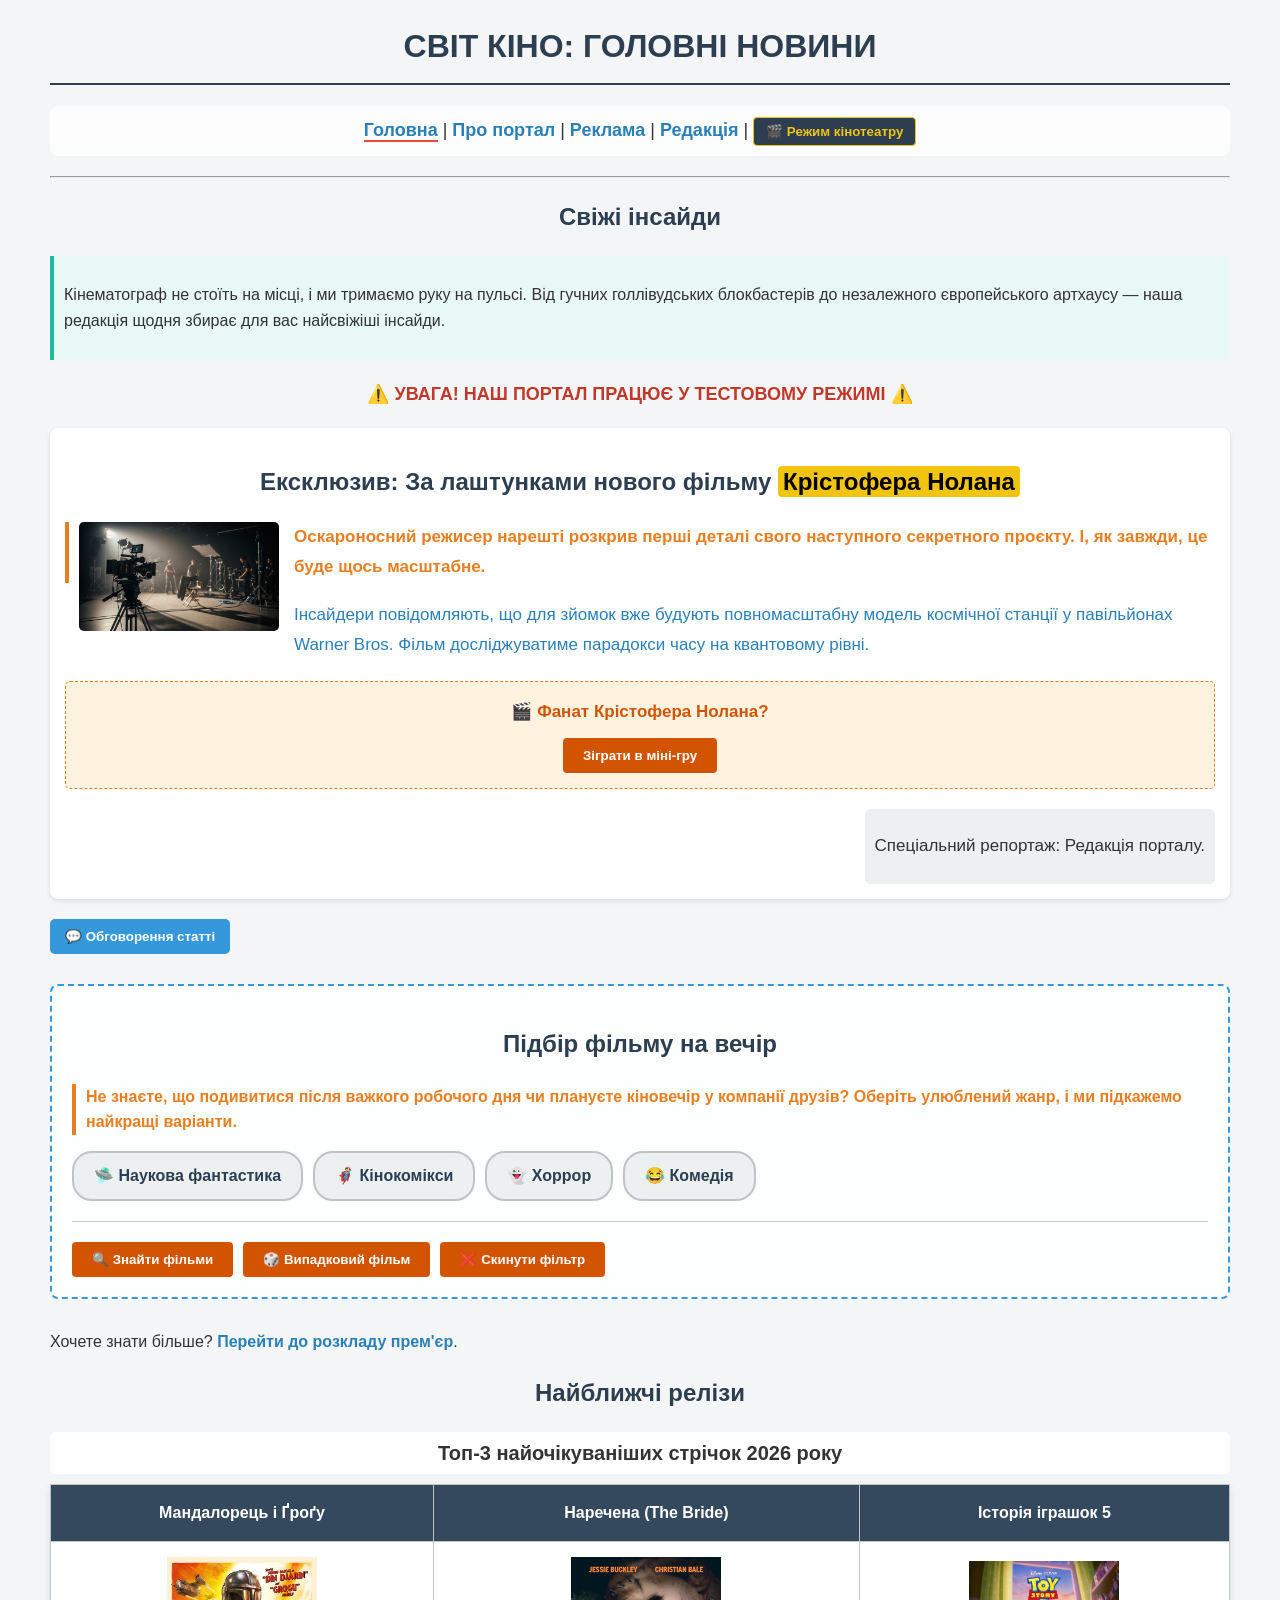
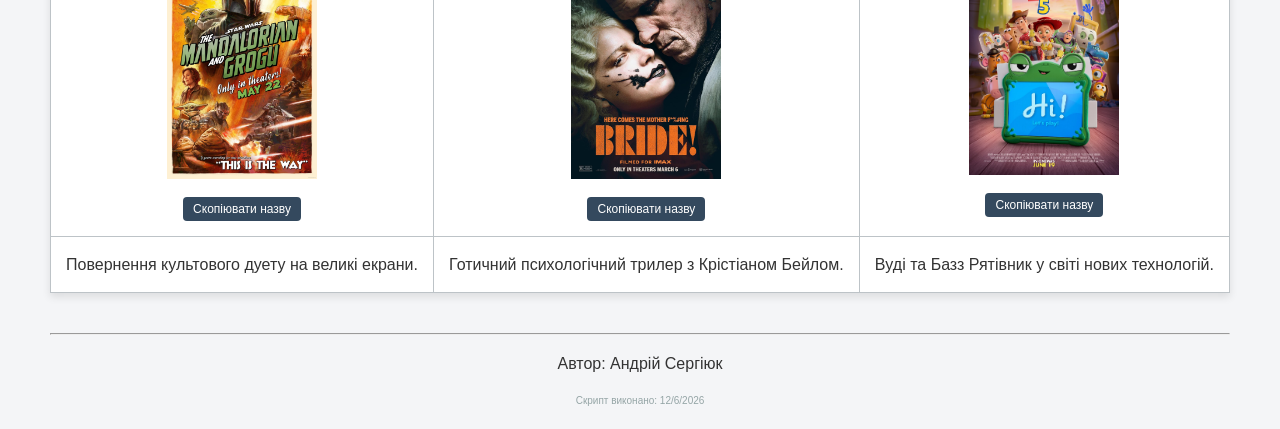
==== commit 3008489c: "Lab 7" ====
--- a/index.html
+++ b/index.html
@@ -69,6 +69,28 @@
         </div>
     </div>
 
+    
+    <!--ЛАБОРАТОРНА 7: Завдання 2-->
+    <div class="movie-picker-section">
+      <h2>Підбір фільму на вечір</h2>
+      <p>Не знаєте, що подивитися після важкого робочого дня чи плануєте кіновечір у компанії друзів? Оберіть улюблений жанр, і ми підкажемо найкращі варіанти.</p>
+      <!-- 1. Список для делегування подій -->
+      <ul id="genre-list" class="genre-list">
+          <li>🛸 Наукова фантастика</li>
+          <li>🦸‍♂️ Кінокомікси</li>
+          <li>👻 Хоррор</li>
+          <li>😂 Комедія</li>
+      </ul>
+
+      <!-- 2. Меню з data-action атрибутами -->
+      <div id="movie-menu" class="movie-menu">
+          <button data-action="search" class="quiz-btn">🔍 Знайти фільми</button>
+          <button data-action="random" class="quiz-btn">🎲 Випадковий фільм</button>
+          <button data-action="reset" class="quiz-btn">❌ Скинути фільтр</button>
+      </div>
+    </div>
+    <!-- ========================================= -->
+
     <p>Хочете знати більше? <a href="#announcements">Перейти до розкладу прем'єр</a>.</p>
 
     <h2 id="announcements">Найближчі релізи</h2>
@@ -80,9 +102,19 @@
         <th>Історія іграшок 5</th>
       </tr>
       <tr>
-        <td><img src="images/mandalorian.jpeg" width="150" alt="Постер Мандалорець"></td>
-        <td><img src="images/bride.jpg" width="150" alt="Постер Наречена"></td>
-        <td><img src="images/toystory.jpeg" width="150" alt="Постер Історія іграшок"></td>
+        <!-- 3. Патерн "Поведінка": додано кнопки з data-behavior та data-title -->
+        <td>
+            <img src="images/mandalorian.jpeg" width="150" alt="Постер Мандалорець"><br>
+            <button data-behavior="copy-title" data-title="Мандалорець і Ґроґу" class="copy-btn">Скопіювати назву</button>
+        </td>
+        <td>
+            <img src="images/bride.jpg" width="150" alt="Постер Наречена"><br>
+            <button data-behavior="copy-title" data-title="Наречена (The Bride)" class="copy-btn">Скопіювати назву</button>
+        </td>
+        <td>
+            <img src="images/toystory.jpeg" width="150" alt="Постер Історія іграшок"><br>
+            <button data-behavior="copy-title" data-title="Історія іграшок 5" class="copy-btn">Скопіювати назву</button>
+        </td>
       </tr>
       <tr>
         <td>Повернення культового дуету на великі екрани.</td>
--- a/style.css
+++ b/style.css
@@ -153,21 +153,16 @@
     border-radius: 5px;
 }
 
-.clearfix::after {
-    content: "";
-    clear: both;
-    display: table;
-}
-
-/* 3. Позиціонування (position) ТА ДИЗАЙН СТАТТІ */
+
+/* 3. Позиціонування (position)*/
 .news-article {
     position: relative;
-    background-color: #ffffff; /* Повернули білий фон */
-    padding: 15px; /* Повернули внутрішні відступи */
-    padding-bottom: 90px !important; /* Відступ для автора */
-    border-radius: 8px; /* Повернули закруглені кути */
-    box-shadow: 0 2px 5px rgba(0,0,0,0.1); /* Повернули тінь */
-    margin: 20px 0; /* Повернули зовнішні відступи */
+    background-color: #ffffff;
+    padding: 15px; 
+    padding-bottom: 90px !important; 
+    border-radius: 8px; 
+    box-shadow: 0 2px 5px rgba(0,0,0,0.1); 
+    margin: 20px 0; 
 }
 
 .author-box {
@@ -201,9 +196,9 @@
     content: " ⚠️";
 }
 
-/* =========================================
-   НОВІ КЛАСИ ДЛЯ ЧИСТОГО HTML (Лабораторна 6)
-   ========================================= */
+/*
+(Лабораторна 6)
+*/
 
 .cinema-toggle-btn {
     padding: 6px 12px;
@@ -341,9 +336,9 @@
     padding: 2px 8px;
 }
 
-/* =========================================
+/*
    РЕЖИМ КІНОТЕАТРУ (Адаптивна темна тема)
-   ========================================= */
+*/
 
 body.cinema-mode {
     background-color: #121212 !important;
@@ -416,4 +411,117 @@
 
 body.cinema-mode #comments-list b {
     color: #3498db !important; /* Синій колір для імені автора */
+}
+
+/*
+   ЛАБОРАТОРНА 7: Стилі для віджета оцінки
+*/
+.rating-widget {
+    background-color: #ffffff;
+    padding: 20px;
+    border-radius: 8px;
+    text-align: center;
+    margin-top: 30px;
+    margin-bottom: 30px;
+    max-width: 400px;
+    margin-left: auto;
+    margin-right: auto;
+    border: 2px dashed #3498db;
+    box-shadow: 0 4px 8px rgba(0,0,0,0.1);
+}
+
+.rating-widget h3 {
+    margin-top: 0;
+    color: #2c3e50;
+}
+
+.stars {
+    font-size: 40px;
+    color: #bdc3c7;
+    cursor: pointer;
+    margin-bottom: 10px;
+    user-select: none;
+}
+
+.stars .star {
+    transition: color 0.2s ease-in-out;
+}
+
+.stars .star:hover {
+    color: #f39c12;
+}
+
+/* Клас активної (обраної) зірки */
+.stars .star.active {
+    color: #f1c40f;
+}
+
+#rating-result {
+    font-weight: bold;
+    color: #34495e;
+}
+
+/*
+   ЛАБОРАТОРНА 7: Стилі для 2 завдання (Головна сторінка)
+*/
+
+.movie-picker-section {
+    background-color: #fdfefe;
+    padding: 20px;
+    border-radius: 8px;
+    margin: 30px 0;
+    border: 2px dashed #3498db;
+}
+
+/* 1. Стилі для списку жанрів */
+.genre-list {
+    list-style: none;
+    padding: 0;
+    display: flex;
+    gap: 10px;
+    flex-wrap: wrap;
+}
+
+.genre-list li {
+    padding: 10px 20px;
+    background-color: #ecf0f1;
+    border: 2px solid #bdc3c7;
+    border-radius: 20px;
+    cursor: pointer;
+    font-weight: bold;
+    transition: all 0.3s;
+}
+
+/* Клас для підсвічування обраного жанру */
+.genre-list li.active-genre {
+    background-color: #f1c40f;
+    border-color: #e67e22;
+    color: #d35400;
+    transform: scale(1.05);
+}
+
+/* 2. Стилі для меню */
+.movie-menu {
+    margin-top: 20px;
+    padding-top: 20px;
+    border-top: 1px solid #ccc;
+    display: flex;
+    gap: 10px;
+}
+
+/* 3. Стилі для кнопки копіювання (Патерн Поведінка) */
+.copy-btn {
+    margin-top: 10px;
+    padding: 5px 10px;
+    background-color: #34495e;
+    color: white;
+    border: none;
+    border-radius: 4px;
+    cursor: pointer;
+    font-size: 12px;
+    transition: background-color 0.3s;
+}
+
+.copy-btn:hover {
+    background-color: #2c3e50;
 }
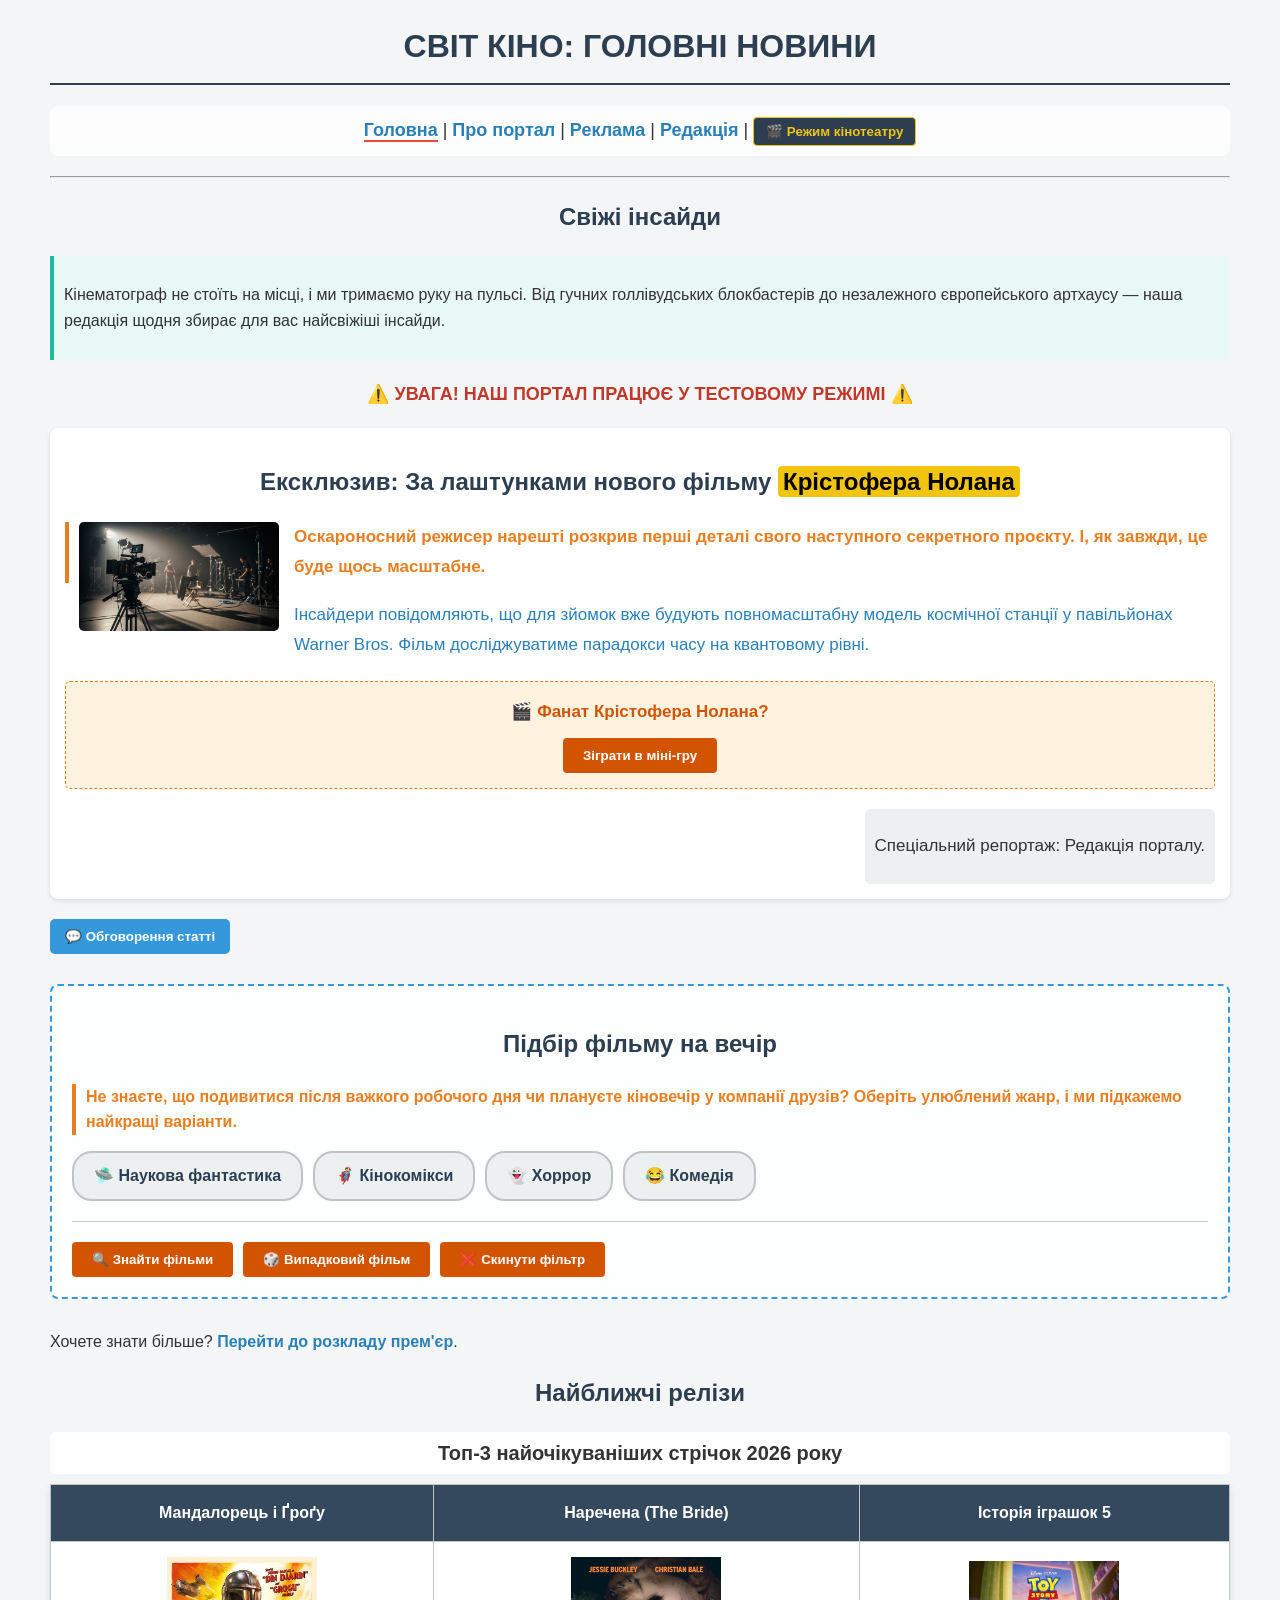
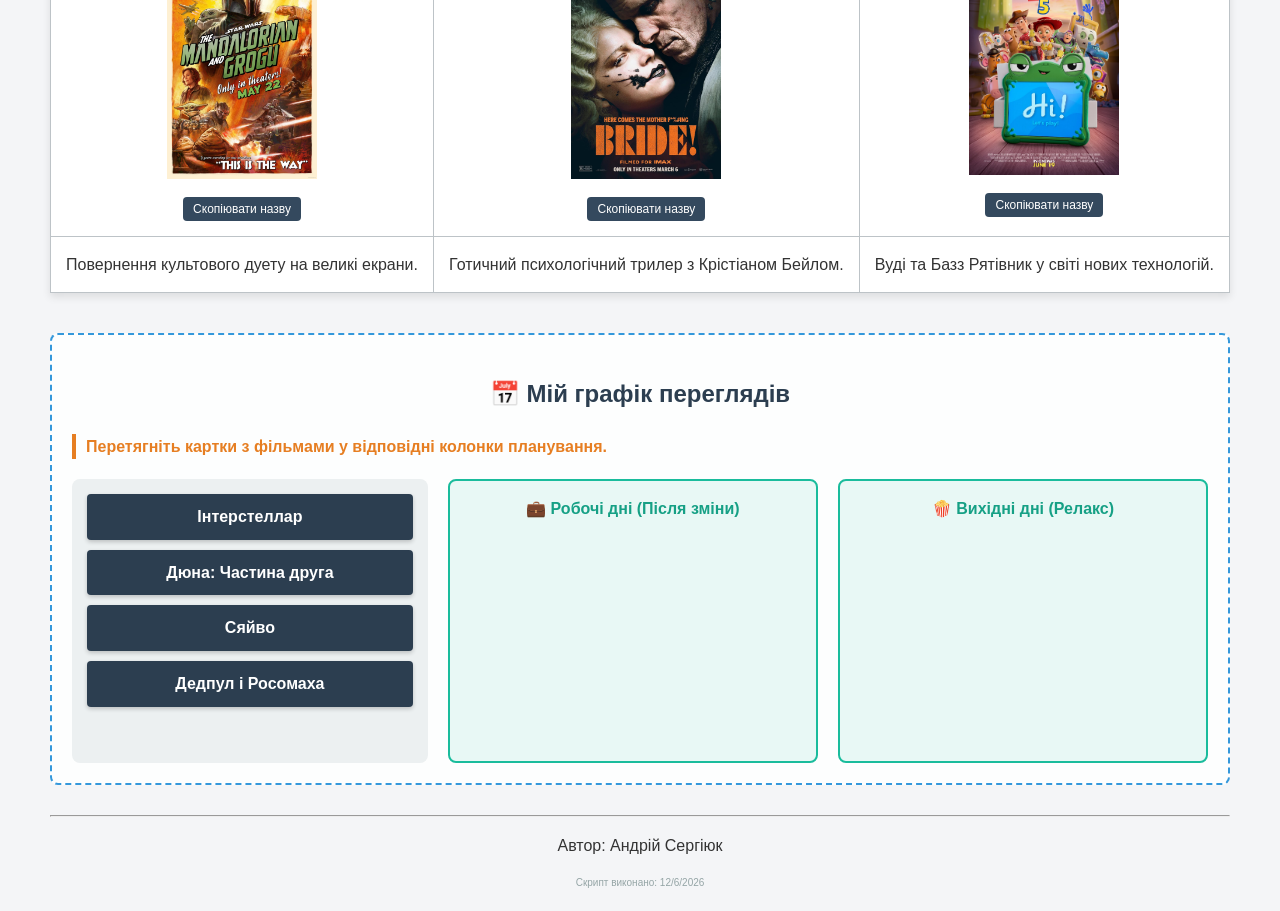
==== commit 25fe7dd9: "Lab 8" ====
--- a/index.html
+++ b/index.html
@@ -124,6 +124,32 @@
     </table>
   </main>
 
+  <!-- ЛАБОРАТОРНА 8: Дошка планування -->
+    <div class="planner-section">
+      <h2>📅 Мій графік переглядів</h2>
+      <p>Перетягніть картки з фільмами у відповідні колонки планування.</p>
+      
+      <div class="planner-board">
+        <!-- Пул фільмів (звідки тягнемо) -->
+        <div class="movies-pool drop-zone" id="movies-pool">
+          <div class="movie-card">Інтерстеллар</div>
+          <div class="movie-card">Дюна: Частина друга</div>
+          <div class="movie-card">Сяйво</div>
+          <div class="movie-card">Дедпул і Росомаха</div>
+        </div>
+        
+        <!-- Колонки (куди кидаємо) -->
+        <div class="planner-columns">
+          <div class="planner-col drop-zone" id="work-days">
+            <h3>💼 Робочі дні (Після зміни)</h3>
+          </div>
+          <div class="planner-col drop-zone" id="weekends">
+            <h3>🍿 Вихідні дні (Релакс)</h3>
+          </div>
+        </div>
+      </div>
+    </div>
+
   <footer>
     <hr>
     <p style="text-align: center;">Автор: Андрій Сергіюк</p>
--- a/style.css
+++ b/style.css
@@ -524,4 +524,84 @@
 
 .copy-btn:hover {
     background-color: #2c3e50;
+}
+
+/*
+   ЛАБОРАТОРНА 8: Дошка планування (Drag and Drop)
+*/
+
+.planner-section {
+    background-color: #fdfefe;
+    padding: 20px;
+    border-radius: 8px;
+    margin: 30px 0;
+    border: 2px dashed #3498db;
+}
+
+.planner-board {
+    display: flex;
+    gap: 20px;
+    margin-top: 20px;
+}
+
+/* Блок звідки беремо фільми */
+.movies-pool {
+    width: 30%;
+    background: #ecf0f1;
+    padding: 15px;
+    border-radius: 8px;
+    min-height: 250px;
+}
+
+.planner-columns {
+    display: flex;
+    gap: 20px;
+    width: 70%;
+}
+
+/* Стиль колонок "Робочі" та "Вихідні" */
+.planner-col {
+    flex: 1;
+    background: #e8f8f5;
+    border: 2px solid #1abc9c;
+    border-radius: 8px;
+    padding: 15px;
+    min-height: 250px;
+    transition: transform 0.3s ease, background-color 0.3s;
+}
+
+.planner-col h3 {
+    font-size: 16px;
+    margin-top: 0;
+    color: #16a085;
+    pointer-events: none; /* Щоб заголовок не заважав мишці */
+}
+
+/* Клас, який додається через JS при mouseover */
+.planner-col.active-col {
+    transform: scale(1.03);
+    background-color: #d1f2eb;
+    border-style: dashed;
+}
+
+/* Картка фільму */
+.movie-card {
+    background: #2c3e50;
+    color: white;
+    padding: 10px;
+    margin-bottom: 10px;
+    border-radius: 4px;
+    cursor: grab;
+    user-select: none;
+    text-align: center;
+    font-weight: bold;
+    box-shadow: 0 2px 4px rgba(0,0,0,0.2);
+}
+
+/* Стан картки, коли її тягнуть */
+.movie-card.dragging {
+    cursor: grabbing !important;
+    opacity: 0.9;
+    box-shadow: 0 10px 20px rgba(0,0,0,0.4);
+    z-index: 1000;
 }
